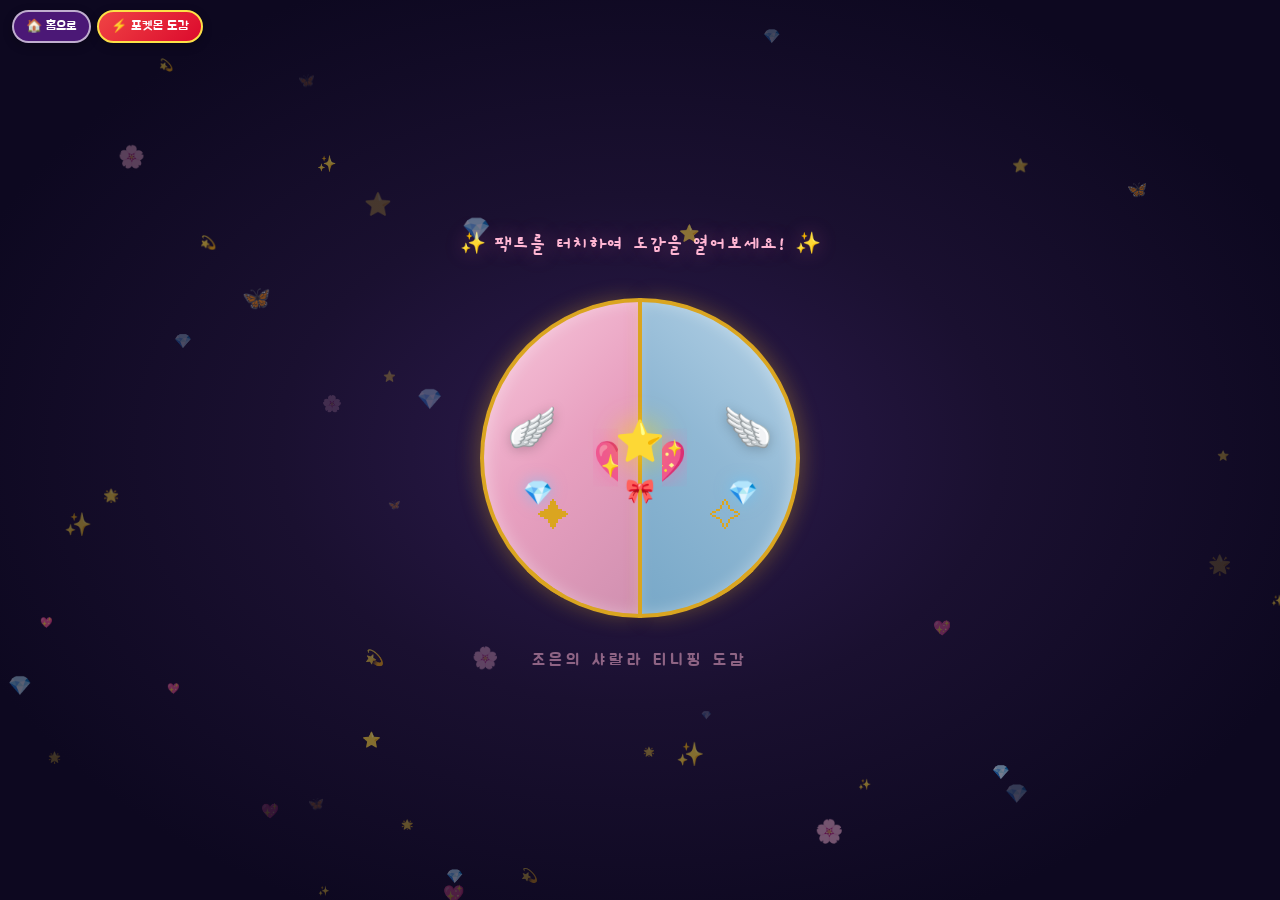
==== tiniping/index.html @ b504a450 "feat(portal,minigames): 포켓몬·티니핑 통합 대문 포털 및 11종 미니게임 상용 레퍼런스 비주얼 전면 개편" ====
<!DOCTYPE html>
<html lang="ko">
<head>
    <meta charset="UTF-8">
    <meta name="viewport" content="width=device-width, initial-scale=1.0">
    <title>💖 조은의 샤랄라 티니핑 도감 💖</title>
    <meta name="description" content="조은의 샤랄라 티니핑 도감. 1기~7기 149마리 티니핑 도감">
    <link rel="preconnect" href="https://fonts.googleapis.com">
    <link rel="preconnect" href="https://fonts.gstatic.com" crossorigin>
    <link href="https://fonts.googleapis.com/css2?family=Jua&family=Gaegu:wght@400;700&family=Noto+Sans+KR:wght@300;400;500;700&display=swap" rel="stylesheet">
    <link rel="stylesheet" href="style.css">
    <link rel="stylesheet" href="css/minigames.css">
    <style>
        .portal-nav-bar {
            position: fixed;
            top: 10px;
            left: 12px;
            z-index: 19500;
            display: flex;
            gap: 6px;
        }
        .portal-nav-btn {
            display: inline-flex;
            align-items: center;
            gap: 5px;
            padding: 6px 12px;
            border-radius: 999px;
            font-family: 'Jua', 'Noto Sans KR', sans-serif;
            font-size: 13px;
            text-decoration: none;
            color: #fff;
            background: rgba(88, 28, 135, 0.85);
            border: 2px solid rgba(255, 255, 255, 0.65);
            box-shadow: 0 3px 10px rgba(0, 0, 0, 0.25);
            backdrop-filter: blur(6px);
            transition: transform 0.15s ease;
        }
        .portal-nav-btn:hover, .portal-nav-btn:active {
            transform: scale(1.06);
        }
        .portal-nav-btn.to-pokemon {
            background: linear-gradient(135deg, #EF4444, #DC0A2D);
            border-color: #FDE047;
        }
    </style>
</head>
<body>
    <!-- 상단 도감 전환/홈 네비게이션 -->
    <nav class="portal-nav-bar" aria-label="도감 전환">
        <a href="../index.html" class="portal-nav-btn">🏠 홈으로</a>
        <a href="../pokemon.html" class="portal-nav-btn to-pokemon">⚡ 포켓몬 도감</a>
    </nav>
    <!-- ========== PACT INTRO (닫힌 상태) ========== -->
    <div id="pactIntro" class="pact-intro">
        <div class="pact-bg-sparkles" id="pactSparkles"></div>
        <p class="pact-hint">✨ 팩트를 터치하여 도감을 열어보세요! ✨</p>
        
        <div class="pact-container" id="pactContainer">
            <div class="pact-door pact-left">
                <div class="door-inner">
                    <div class="door-deco">
                        <div class="door-wing left">🪽</div>
                        <div class="door-gem">💎</div>
                        <div class="door-swirl">✦</div>
                    </div>
                    <div class="door-center-half">
                        <div class="door-heart-half">💖</div>
                    </div>
                </div>
            </div>
            <div class="pact-clasp" id="pactClasp">
                <div class="clasp-star">⭐</div>
                <div class="clasp-ribbon">🎀</div>
            </div>
            <div class="pact-door pact-right">
                <div class="door-inner">
                    <div class="door-deco">
                        <div class="door-wing right">🪽</div>
                        <div class="door-gem">💎</div>
                        <div class="door-swirl">✧</div>
                    </div>
                    <div class="door-center-half">
                        <div class="door-heart-half">💖</div>
                    </div>
                </div>
            </div>
        </div>
        <p class="pact-sub-hint">조은의 샤랄라 티니핑 도감</p>
    </div>

    <!-- ========== OPENED PACT (열린 팩트 = 도감 프레임) ========== -->
    <div id="pactFrame" class="pact-frame hidden">
        <!-- 팩트 외곽 프레임 장식 -->
        <div class="pact-frame-border">
            <!-- 왼쪽 날개 장식 -->
            <div class="frame-wing frame-wing-left">🪽</div>
            <!-- 오른쪽 날개 장식 -->
            <div class="frame-wing frame-wing-right">🪽</div>
            <!-- 상단 장식 -->
            <div class="frame-top-deco">
                <span>✦</span><span>💖</span><span>⭐</span><span>💖</span><span>✦</span>
            </div>
            <!-- 하단 장식 -->
            <div class="frame-bottom-deco">
                <span>🎀</span>
                <span class="frame-title">조은의 샤랄라 티니핑 도감</span>
                <span>🎀</span>
            </div>
        </div>
        
        <!-- 팩트 내부 스크린 (여기에 도감 콘텐츠) -->
        <div class="pact-screen">
            <div class="screen-scanlines"></div>
            
            <!-- Sound Toggle Button -->
            <button id="soundToggleBtn" class="sound-toggle-btn" title="사운드 켜기/끄기">
                <span class="sound-icon">🎵</span>
                <span class="sound-text">사운드 ON</span>
            </button>

            <header class="hero">
                <div class="hero-inner">
                    <div class="logo-badge">
                        <span class="logo-heart">💖</span>
                        <span class="logo-star left">⭐</span>
                        <span class="logo-star right">🌟</span>
                    </div>
                    <h1 class="title">
                        <span class="title-deco">✦</span>
                        조은의 샤랄라 티니핑 도감
                        <span class="title-deco">✦</span>
                    </h1>
                    <p class="subtitle">하츄핑과 친구들을 모두 만나보세요! 🧚‍♀️</p>
                    
                    <div class="hero-action-row">
                        <div class="search-container">
                            <span class="search-icon">🔮</span>
                            <input type="text" id="searchInput" placeholder="✨ 티니핑 이름을 검색해보세요!">
                            <span class="search-sparkle">✨</span>
                        </div>
                        <button id="randomDrawBtn" class="random-draw-btn">
                            <span class="btn-icon">🎲</span>
                            <span>오늘의 티니핑 뽑기!</span>
                        </button>
                        <button id="heroMinigameBtn" class="hero-minigame-btn">
                            <span class="btn-icon">🎮</span>
                            <span>샤랄라 미니게임방!</span>
                        </button>
                    </div>
                </div>
            </header>

            <main>
                <section class="filters-section">
                    <div class="section-title-row">
                        <span class="section-icon">🌈</span>
                        <h2 class="section-title">시즌 선택</h2>
                    </div>
                    <div class="season-tabs" id="seasonTabs"></div>
                </section>

                <section class="grade-section">
                    <div class="section-title-row">
                        <span class="section-icon">👑</span>
                        <h2 class="section-title">등급 & 필터</h2>
                    </div>
                    <div class="grade-filters" id="gradeFilters">
                        <button class="grade-btn active" data-grade="로열" style="--grade-color: #FFD700; --grade-glow: rgba(255,215,0,0.4)">👑 로열</button>
                        <button class="grade-btn active" data-grade="일반" style="--grade-color: #60A5FA; --grade-glow: rgba(96,165,250,0.4)">💫 일반</button>
                        <button class="grade-btn active" data-grade="레전드" style="--grade-color: #F472B6; --grade-glow: rgba(244,114,182,0.4)">🌈 레전드</button>
                        <button class="grade-btn active" data-grade="빌런" style="--grade-color: #A855F7; --grade-glow: rgba(168,85,247,0.4)">😈 빌런</button>
                        <button class="grade-btn caught-filter-btn" id="caughtFilterBtn" style="--grade-color: #EC4899; --grade-glow: rgba(236,72,153,0.4)">💖 내 캐치 도감 (<span id="caughtCount">0</span>)</button>
                    </div>
                </section>

                <div class="stats-banner">
                    <span class="stats-icon">🧚</span>
                    <span id="statsCounter">총 0마리의 티니핑</span>
                    <span class="stats-icon">🧚‍♂️</span>
                </div>

                <div class="grid-container" id="tinipingGrid"></div>
            </main>

            <footer>
                <div class="footer-content">
                    <p>💖 조은의 샤랄라 티니핑 도감 💖</p>
                    <p class="footer-sub">내 사랑을 듬뿍듬뿍 줄게~ 츄~♥︎</p>
                </div>
            </footer>
        </div>
    </div>

    <!-- ========== DETAIL MODAL ========== -->
    <div id="detailModal" class="modal">
        <div class="modal-content">
            <div class="modal-sparkle tl">✦</div>
            <div class="modal-sparkle tr">✦</div>
            <div class="modal-sparkle bl">✧</div>
            <div class="modal-sparkle br">✧</div>
            <span class="close-btn">&times;</span>
            <div class="modal-header">
                <div class="modal-avatar" id="modalAvatar"></div>
                <h2 id="modalNameKo">이름</h2>
                <p id="modalNameEn">Name</p>
            </div>
            <div class="modal-body">
                <div class="badge-container">
                    <span id="modalGrade" class="badge"></span>
                    <span id="modalEmotion" class="badge"></span>
                    <span id="modalSeason" class="badge"></span>
                </div>
                <p id="modalDescription" class="description"></p>
                <div class="modal-action-row">
                    <div class="gender-indicator" id="modalGender"></div>
                    <button id="modalCatchBtn" class="modal-catch-btn">
                        <span class="heart-icon">🤍</span>
                        <span class="catch-text">캐치하기!</span>
                    </button>
                    <button id="modalMinigameBtn" class="modal-minigame-btn">
                        <span class="game-icon">🎮</span>
                        <span class="game-text">이 친구와 미니게임!</span>
                    </button>
                </div>
            </div>
        </div>
    </div>

    <script src="js/app.js"></script>
    <script src="js/minigames-core.js"></script>
    <script src="js/games/tp-runner.js"></script>
    <script src="js/games/tp-parfait.js"></script>
    <script src="js/games/tp-bubble.js"></script>
    <script src="js/games/tp-memory.js"></script>
    <script src="js/games/tp-flipbattle.js"></script>
</body>
</html>
---- tiniping/style.css ----
/* =================================== 
   ✨ 조은의 샤랄라 티니핑 도감 — 마법 요정 테마
   Design System & Master Stylesheet
   =================================== */

:root {
    /* Tiniping Signature Colors */
    --pink-100: #FFF0F5;
    --pink-200: #FFE4EE;
    --pink-300: #FFB6D3;
    --pink-400: #FF85B3;
    --pink-500: #FF69B4;
    --pink-600: #E91E8C;
    --purple-300: #D8B4FE;
    --purple-400: #C084FC;
    --purple-500: #A855F7;
    --mint-300: #6EE7B7;
    --yellow-300: #FDE68A;
    --yellow-400: #FBBF24;
    --sky-300: #7DD3FC;
    
    /* Semantic */
    --bg-main: linear-gradient(180deg, #FFF5FA 0%, #F0E6FF 40%, #E8F4FD 70%, #FFF0F5 100%);
    --text-main: #4A2040;
    --text-light: #8B6F87;
    --glass: rgba(255, 255, 255, 0.65);
    --glass-border: rgba(255, 255, 255, 0.5);
    --shadow-pink: 0 8px 32px rgba(255, 105, 180, 0.15);
    --shadow-hover: 0 16px 48px rgba(255, 105, 180, 0.25);
    
    /* Grade Colors */
    --grade-royal: linear-gradient(135deg, #FFD700, #FFA500);
    --grade-normal: linear-gradient(135deg, #60A5FA, #3B82F6);
    --grade-legend: linear-gradient(135deg, #FF6B9D, #C084FC, #60A5FA, #34D399);
    --grade-villain: linear-gradient(135deg, #8B5CF6, #6D28D9);
}

* { margin: 0; padding: 0; box-sizing: border-box; }

body {
    font-family: 'Noto Sans KR', sans-serif;
    background: var(--bg-main);
    background-attachment: fixed;
    color: var(--text-main);
    min-height: 100vh;
    overflow-x: hidden;
}

h1, h2, h3, .title, .season-btn, .grade-btn, .tiniping-name, .section-title {
    font-family: 'Jua', sans-serif;
}

/* ===== PACT INTRO (좌우로 열리는 팩트) ===== */
.pact-intro {
    position: fixed;
    inset: 0;
    z-index: 9999;
    display: flex;
    flex-direction: column;
    align-items: center;
    justify-content: center;
    background: radial-gradient(ellipse at center, 
        #2D1B4E 0%, #1A1030 40%, #0D0820 80%);
    cursor: pointer;
    transition: opacity 0.8s ease, background 0.4s ease;
    overflow: hidden;
}
.pact-intro.opening { 
    pointer-events: none; 
    background: transparent !important;
}
.pact-intro.opening .pact-hint,
.pact-intro.opening .pact-sub-hint,
.pact-intro.opening .pact-bg-sparkles {
    opacity: 0;
    transition: opacity 0.4s ease;
}
.pact-intro.gone { display: none !important; }

/* Background sparkles */
.pact-bg-sparkles { position: absolute; inset: 0; pointer-events: none; }

.pact-hint {
    font-family: 'Gaegu', cursive;
    font-size: 1.3rem;
    font-weight: 700;
    color: var(--pink-300);
    margin-bottom: 2.5rem;
    animation: hintPulse 2s ease-in-out infinite;
    text-shadow: 0 0 20px rgba(255,105,180,0.4);
}
@keyframes hintPulse {
    0%, 100% { opacity: 0.5; transform: translateY(0); }
    50% { opacity: 1; transform: translateY(-5px); }
}

.pact-sub-hint {
    font-family: 'Jua', sans-serif;
    font-size: 1rem;
    color: rgba(255,182,211,0.5);
    margin-top: 2rem;
    letter-spacing: 4px;
}

/* Pact Container */
.pact-container {
    position: relative;
    display: flex;
    align-items: center;
    justify-content: center;
    width: 320px;
    height: 320px;
    perspective: 800px;
    transition: transform 0.3s ease;
}
.pact-container:hover { transform: scale(1.04); }
.pact-container:active { transform: scale(0.97); }

/* Pact Doors */
.pact-door {
    position: absolute;
    width: 50%;
    height: 100%;
    transition: transform 1.2s cubic-bezier(0.25, 0.46, 0.45, 0.94);
    z-index: 2;
}

.pact-left {
    left: 0;
    transform-origin: left center;
    border-radius: 160px 0 0 160px;
}
.pact-right {
    right: 0;
    transform-origin: right center;
    border-radius: 0 160px 160px 0;
}

/* Door inner surface */
.door-inner {
    width: 100%;
    height: 100%;
    position: relative;
    overflow: hidden;
}

.pact-left .door-inner {
    border-radius: 160px 0 0 160px;
    background: linear-gradient(135deg, #F8C8DC, #E8A0C0, #D090B0);
    border: 4px solid #DAA520;
    border-right: 2px solid #DAA520;
    box-shadow: 
        -4px 0 20px rgba(218,165,32,0.3),
        inset 4px 0 15px rgba(255,255,255,0.3);
}

.pact-right .door-inner {
    border-radius: 0 160px 160px 0;
    background: linear-gradient(225deg, #B8D4E8, #90B8D4, #78A8C8);
    border: 4px solid #DAA520;
    border-left: 2px solid #DAA520;
    box-shadow: 
        4px 0 20px rgba(218,165,32,0.3),
        inset -4px 0 15px rgba(255,255,255,0.3);
}

/* Door edge (visible spine) */
.door-edge {
    position: absolute;
    top: 10%;
    width: 4px;
    height: 80%;
    background: linear-gradient(180deg, #DAA520, #FFD700, #DAA520);
    border-radius: 2px;
}
.pact-left .door-edge { right: -2px; }
.pact-right .door-edge { left: -2px; }

/* Door decorations */
.door-deco {
    position: absolute;
    inset: 0;
    display: flex;
    align-items: center;
    justify-content: center;
}

.door-wing {
    position: absolute;
    font-size: 2.5rem;
    filter: drop-shadow(0 2px 6px rgba(0,0,0,0.2));
    animation: doorWing 2.5s ease-in-out infinite alternate;
}
.pact-left .door-wing { left: 15%; top: 30%; }
.pact-right .door-wing { right: 15%; top: 30%; transform: scaleX(-1); }
@keyframes doorWing {
    0% { transform: rotate(-3deg); }
    100% { transform: rotate(3deg); }
}

.door-gem {
    position: absolute;
    font-size: 1.5rem;
    filter: drop-shadow(0 0 8px rgba(100,200,255,0.6));
    animation: gemPulse 2s ease-in-out infinite alternate;
}
.pact-left .door-gem { left: 25%; top: 55%; }
.pact-right .door-gem { right: 25%; top: 55%; }
@keyframes gemPulse {
    0% { transform: scale(0.9); opacity: 0.7; }
    100% { transform: scale(1.1); opacity: 1; }
}

.door-swirl {
    position: absolute;
    font-size: 2rem;
    color: #DAA520;
    animation: swirlSpin 6s linear infinite;
}
.pact-left .door-swirl { left: 35%; bottom: 25%; }
.pact-right .door-swirl { right: 35%; bottom: 25%; }
@keyframes swirlSpin {
    0% { transform: rotate(0deg); opacity: 0.5; }
    50% { opacity: 1; }
    100% { transform: rotate(360deg); opacity: 0.5; }
}

.door-center-half {
    position: absolute;
    display: flex;
    align-items: center;
    justify-content: center;
    height: 100%;
}
.pact-left .door-center-half { right: -5px; }
.pact-right .door-center-half { left: -5px; }

.door-heart-half {
    font-size: 2.5rem;
    filter: drop-shadow(0 0 12px rgba(255,105,180,0.6));
    animation: heartBeat 1.5s ease-in-out infinite;
}
.pact-left .door-heart-half { clip-path: inset(0 50% 0 0); }
.pact-right .door-heart-half { clip-path: inset(0 0 0 50%); }

/* Center Clasp */
.pact-clasp {
    position: absolute;
    z-index: 5;
    display: flex;
    flex-direction: column;
    align-items: center;
    gap: 0.3rem;
    transition: opacity 0.4s, transform 0.4s;
}
.pact-intro.opening .pact-clasp {
    opacity: 0;
    transform: scale(1.5);
}

.clasp-star {
    font-size: 2.5rem;
    filter: drop-shadow(0 0 15px rgba(255,215,0,0.8));
    animation: claspGlow 2s ease-in-out infinite alternate;
}
@keyframes claspGlow {
    0% { transform: rotate(0deg) scale(0.9); filter: drop-shadow(0 0 10px rgba(255,215,0,0.5)); }
    100% { transform: rotate(15deg) scale(1.1); filter: drop-shadow(0 0 25px rgba(255,215,0,1)); }
}
.clasp-ribbon {
    font-size: 1.5rem;
    animation: ribbonBounce 1.5s ease-in-out infinite;
}
@keyframes ribbonBounce {
    0%, 100% { transform: translateY(0); }
    50% { transform: translateY(-3px); }
}

/* Opening Animation */
.pact-intro.opening .pact-left {
    transform: rotateY(-140deg);
}
.pact-intro.opening .pact-right {
    transform: rotateY(140deg);
}

/* Glow behind doors when opening */
.pact-container::after {
    content: '';
    position: absolute;
    width: 250px;
    height: 250px;
    border-radius: 50%;
    background: radial-gradient(circle, 
        rgba(255,105,180,0.8) 0%,
        rgba(168,85,247,0.4) 40%,
        transparent 70%);
    z-index: 1;
    opacity: 0;
    transition: opacity 0.8s 0.3s ease;
    animation: none;
}
.pact-intro.opening .pact-container::after {
    opacity: 1;
    animation: glowBurst 1s 0.3s ease-out forwards;
}
@keyframes glowBurst {
    0% { transform: scale(0.5); opacity: 0; }
    50% { opacity: 1; }
    100% { transform: scale(2.5); opacity: 0; }
}

/* Fade out whole intro */
.pact-intro.fade-out {
    opacity: 0;
    pointer-events: none;
    visibility: hidden;
}
.pact-intro.gone {
    display: none !important;
}

/* ===== PACT FRAME (열린 팩트 = 도감 프레임) ===== */
.pact-frame {
    position: fixed;
    inset: 0;
    display: none;
    align-items: center;
    justify-content: center;
    background: linear-gradient(135deg, #F0C8D8, #D4A8C0, #C0B8D8, #A8C8E0, #90B8D4);
    transition: opacity 0.8s ease;
    z-index: 9000;
    opacity: 0;
}
.pact-frame.hidden { display: none; opacity: 0; pointer-events: none; }
.pact-frame.visible { display: flex; opacity: 1; pointer-events: all; }

/* Gold border frame around the screen */
.pact-frame-border {
    position: absolute;
    inset: 0;
    border: 6px solid #DAA520;
    border-radius: 12px;
    pointer-events: none;
    z-index: 10;
    box-shadow:
        inset 0 0 30px rgba(218,165,32,0.15),
        0 0 20px rgba(218,165,32,0.2);
}

/* Wing decorations on frame - subtle side placement */
.frame-wing {
    position: absolute;
    top: 50%;
    transform: translateY(-50%);
    font-size: 2.2rem;
    filter: drop-shadow(0 2px 8px rgba(0,0,0,0.2));
    animation: frameWing 3s ease-in-out infinite alternate;
    z-index: 11;
    opacity: 0.7;
    pointer-events: none;
}
.frame-wing-left { left: 6px; }
.frame-wing-right { right: 6px; transform: translateY(-50%) scaleX(-1); }
@keyframes frameWing {
    0% { transform: translateY(-50%) rotate(-3deg); }
    100% { transform: translateY(-50%) rotate(3deg); }
}

/* Top decoration strip */
.frame-top-deco {
    position: absolute;
    top: 2px; left: 50%;
    transform: translateX(-50%);
    display: flex;
    align-items: center;
    gap: 0.8rem;
    font-size: 1rem;
    z-index: 11;
    pointer-events: none;
}

/* Bottom decoration strip */
.frame-bottom-deco {
    display: none;
}

/* Inner screen (scrollable content area) */
.pact-screen {
    position: absolute;
    inset: 8px;
    border-radius: 8px;
    background: linear-gradient(180deg, #FFF5F9, #FFF0F5, #F8E8F0);
    overflow-y: auto;
    overflow-x: hidden;
    z-index: 5;
    box-shadow: inset 0 2px 15px rgba(0,0,0,0.05);
    border: 2px solid rgba(218,165,32,0.3);
    padding-left: 1.5rem;
    padding-right: 1.5rem;
}

/* Subtle scanline overlay on screen */
.screen-scanlines {
    position: fixed;
    top: 0; left: 0;
    width: 100%; height: 100%;
    background: repeating-linear-gradient(
        0deg,
        transparent,
        transparent 4px,
        rgba(255,182,211,0.015) 4px,
        rgba(255,182,211,0.015) 8px
    );
    pointer-events: none;
    z-index: 100;
    border-radius: 14px;
}

/* ===== MAGICAL BACKGROUND ===== */
#magicBg {
    position: fixed;
    top: 0; left: 0;
    width: 100%; height: 100%;
    pointer-events: none;
    z-index: 0;
    overflow: hidden;
}

.rainbow-arch {
    position: absolute;
    top: -200px; left: 50%;
    transform: translateX(-50%);
    width: 800px; height: 400px;
    border-radius: 400px 400px 0 0;
    background: conic-gradient(from 180deg, 
        rgba(255,105,180,0.08), 
        rgba(168,85,247,0.08), 
        rgba(96,165,250,0.08), 
        rgba(52,211,153,0.08), 
        rgba(251,191,36,0.08), 
        rgba(255,105,180,0.08));
    filter: blur(60px);
    animation: rainbowPulse 8s ease-in-out infinite alternate;
}

@keyframes rainbowPulse {
    0% { opacity: 0.5; transform: translateX(-50%) scale(1); }
    100% { opacity: 0.8; transform: translateX(-50%) scale(1.1); }
}

.cloud {
    position: absolute;
    font-size: 5rem;
    opacity: 0.15;
    animation: cloudDrift 30s linear infinite;
    filter: blur(2px);
}
.cloud-1 { top: 15%; left: -10%; animation-duration: 35s; font-size: 6rem; }
.cloud-2 { top: 8%; left: 30%; animation-duration: 45s; animation-delay: -15s; }
.cloud-3 { top: 20%; left: 70%; animation-duration: 40s; animation-delay: -25s; }

@keyframes cloudDrift {
    0% { transform: translateX(0); }
    100% { transform: translateX(100vw); }
}

/* Floating particles */
#particles { position: fixed; top: 0; left: 0; width: 100%; height: 100%; pointer-events: none; }
.particle {
    position: absolute;
    animation: particleFloat var(--duration) var(--delay) infinite linear;
    opacity: 0;
    font-size: var(--size);
}

@keyframes particleFloat {
    0% { transform: translateY(100vh) rotate(0deg) scale(0.5); opacity: 0; }
    15% { opacity: 0.6; }
    85% { opacity: 0.6; }
    100% { transform: translateY(-100px) rotate(720deg) scale(1); opacity: 0; }
}

/* ===== HERO SECTION ===== */
.hero {
    position: relative;
    z-index: 1;
    text-align: center;
    padding: 3rem 1rem 2rem;
    background: linear-gradient(180deg, rgba(255,230,242,0.9) 0%, transparent 100%);
}

.hero-inner {
    max-width: 600px;
    margin: 0 auto;
}

.logo-badge {
    position: relative;
    display: inline-block;
    margin-bottom: 0.5rem;
}
.logo-heart {
    font-size: 3rem;
    animation: heartBeat 1.5s ease-in-out infinite;
    display: inline-block;
}
@keyframes heartBeat {
    0%, 100% { transform: scale(1); }
    15% { transform: scale(1.15); }
    30% { transform: scale(1); }
    45% { transform: scale(1.1); }
}

.logo-star {
    position: absolute;
    font-size: 1.5rem;
    animation: starTwinkle 2s ease-in-out infinite alternate;
}
.logo-star.left { left: -30px; top: 0; animation-delay: 0.3s; }
.logo-star.right { right: -30px; top: 0; animation-delay: 0.8s; }
@keyframes starTwinkle {
    0% { transform: scale(0.7) rotate(-15deg); opacity: 0.5; }
    100% { transform: scale(1.1) rotate(15deg); opacity: 1; }
}

.title {
    font-size: 2.8rem;
    background: linear-gradient(135deg, var(--pink-500), var(--purple-500), var(--pink-500));
    background-size: 200% 200%;
    -webkit-background-clip: text;
    -webkit-text-fill-color: transparent;
    animation: gradientShift 4s ease infinite;
    text-shadow: none;
    letter-spacing: 2px;
    line-height: 1.3;
}

.title-deco {
    -webkit-text-fill-color: var(--yellow-400);
    font-size: 1.5rem;
    vertical-align: middle;
    animation: decoSpin 3s linear infinite;
    display: inline-block;
}
@keyframes decoSpin {
    0% { transform: rotate(0deg); }
    100% { transform: rotate(360deg); }
}

@keyframes gradientShift {
    0%, 100% { background-position: 0% 50%; }
    50% { background-position: 100% 50%; }
}

.subtitle {
    font-family: 'Gaegu', cursive;
    font-size: 1.3rem;
    color: var(--text-light);
    margin: 0.5rem 0 1.5rem;
    font-weight: 700;
}

/* Sound Toggle Button */
.sound-toggle-btn {
    position: absolute;
    top: 16px;
    right: 18px;
    z-index: 50;
    display: flex;
    align-items: center;
    gap: 0.4rem;
    padding: 0.4rem 0.9rem;
    border-radius: 50px;
    background: rgba(255, 255, 255, 0.85);
    border: 2px solid var(--pink-300);
    color: var(--pink-500);
    font-family: 'Jua', sans-serif;
    font-size: 0.85rem;
    cursor: pointer;
    backdrop-filter: blur(8px);
    box-shadow: 0 4px 12px rgba(255,105,180,0.2);
    transition: all 0.25s ease;
}
.sound-toggle-btn:hover {
    transform: translateY(-2px) scale(1.04);
    box-shadow: 0 6px 16px rgba(255,105,180,0.35);
    background: #FFF;
}
.sound-toggle-btn.muted {
    background: rgba(230, 230, 230, 0.85);
    border-color: #BBB;
    color: #888;
}

/* Hero Action Row (Search + Random Draw) */
.hero-action-row {
    display: flex;
    flex-wrap: wrap;
    align-items: center;
    justify-content: center;
    gap: 0.8rem;
    max-width: 650px;
    margin: 0 auto;
}

.search-container {
    flex: 1 1 320px;
    max-width: 450px;
    position: relative;
}

#searchInput {
    width: 100%;
    padding: 0.85rem 3rem;
    border-radius: 50px;
    border: 2px solid var(--pink-300);
    background: rgba(255, 255, 255, 0.85);
    backdrop-filter: blur(12px);
    font-family: 'Noto Sans KR', sans-serif;
    font-size: 0.98rem;
    color: var(--text-main);
    box-shadow: 0 4px 15px rgba(255,105,180,0.15), inset 0 2px 6px rgba(255,255,255,0.6);
    transition: all 0.3s ease;
    outline: none;
    box-sizing: border-box;
}
#searchInput::placeholder { color: var(--pink-400); opacity: 0.75; }
#searchInput:focus {
    border-color: var(--pink-500);
    box-shadow: 0 6px 20px rgba(255,105,180,0.3), 0 0 0 4px rgba(255,105,180,0.15);
    transform: translateY(-1px);
}

.search-icon {
    position: absolute;
    left: 1.1rem;
    top: 50%;
    transform: translateY(-50%);
    font-size: 1.2rem;
    pointer-events: none;
}
.search-sparkle {
    position: absolute;
    right: 1.1rem;
    top: 50%;
    transform: translateY(-50%);
    font-size: 1.2rem;
    animation: sparkleFlash 2s ease-in-out infinite;
    pointer-events: none;
}
@keyframes sparkleFlash {
    0%, 100% { opacity: 0.5; transform: translateY(-50%) scale(0.8); }
    50% { opacity: 1; transform: translateY(-50%) scale(1.2); }
}

/* Random Draw Button */
.random-draw-btn {
    display: inline-flex;
    align-items: center;
    gap: 0.5rem;
    padding: 0.9rem 1.4rem;
    border-radius: 50px;
    background: linear-gradient(135deg, #FF69B4, #FFB6C1, #F59E0B);
    background-size: 200% 200%;
    border: 2px solid #FFF;
    color: white;
    font-family: 'Jua', sans-serif;
    font-size: 1rem;
    cursor: pointer;
    box-shadow: 0 4px 15px rgba(255,105,180,0.4), inset 0 2px 4px rgba(255,255,255,0.4);
    transition: all 0.3s cubic-bezier(0.34, 1.56, 0.64, 1);
    white-space: nowrap;
    animation: gradientShift 3s ease infinite;
}
.random-draw-btn:hover {
    transform: translateY(-3px) scale(1.05);
    box-shadow: 0 8px 25px rgba(255,105,180,0.6);
}
.random-draw-btn:active {
    transform: translateY(0) scale(0.97);
}
.random-draw-btn .btn-icon {
    font-size: 1.2rem;
    animation: diceSpin 3s ease-in-out infinite alternate;
}
@keyframes diceSpin {
    0% { transform: rotate(0deg); }
    100% { transform: rotate(180deg); }
}

/* Modal Action Row & Catch Button */
.modal-action-row {
    display: flex;
    align-items: center;
    justify-content: center;
    gap: 0.8rem;
    margin-top: 0.8rem;
}

.modal-catch-btn {
    display: inline-flex;
    align-items: center;
    gap: 0.4rem;
    padding: 0.4rem 1.1rem;
    border-radius: 50px;
    background: linear-gradient(135deg, rgba(236,72,153,0.3), rgba(219,39,119,0.3));
    border: 1px solid rgba(236,72,153,0.6);
    color: #F472B6;
    font-family: 'Jua', sans-serif;
    font-size: 0.95rem;
    cursor: pointer;
    transition: all 0.25s ease;
}
.modal-catch-btn:hover {
    transform: scale(1.08);
    background: linear-gradient(135deg, rgba(236,72,153,0.6), rgba(219,39,119,0.6));
    color: white;
}
.modal-catch-btn.caught {
    background: linear-gradient(135deg, #EC4899, #F43F5E);
    color: white;
    border-color: #FFD700;
    box-shadow: 0 0 15px rgba(236,72,153,0.6);
}

/* Card Catch Heart Icon */
.card-catch-heart {
    position: absolute;
    top: 8px;
    right: 8px;
    z-index: 5;
    font-size: 1.1rem;
    cursor: pointer;
    filter: drop-shadow(0 2px 4px rgba(0,0,0,0.2));
    transition: transform 0.25s cubic-bezier(0.34, 1.56, 0.64, 1);
    opacity: 0.6;
}
.card-catch-heart:hover {
    transform: scale(1.3);
    opacity: 1;
}
.card-catch-heart.caught {
    opacity: 1;
    transform: scale(1.15);
    filter: drop-shadow(0 0 8px rgba(255,105,180,0.8));
}

/* Caught Filter Button */
.grade-btn.caught-filter-btn.active {
    background: linear-gradient(135deg, #EC4899, #F43F5E) !important;
    border-color: #FFD700 !important;
    box-shadow: 0 8px 24px rgba(236,72,153,0.4) !important;
}

/* ===== MAIN CONTENT ===== */
main {
    position: relative;
    z-index: 1;
    max-width: 1200px;
    margin: 0 auto;
    padding: 0 1rem 3rem;
}

/* Section Headers */
.section-title-row {
    display: flex;
    align-items: center;
    gap: 0.5rem;
    margin-bottom: 0.8rem;
}
.section-icon { font-size: 1.3rem; }
.section-title {
    font-size: 1.2rem;
    color: var(--text-light);
    font-weight: 400;
}

/* Season Tabs */
.filters-section { margin-bottom: 1rem; }

.season-tabs {
    display: flex;
    overflow-x: auto;
    gap: 0.8rem;
    padding: 0.5rem 0;
    scrollbar-width: none;
}
.season-tabs::-webkit-scrollbar { display: none; }

.season-btn {
    padding: 0.6rem 1.4rem;
    border: 2px solid transparent;
    border-radius: 50px;
    background: var(--glass);
    backdrop-filter: blur(8px);
    color: var(--text-light);
    font-size: 1rem;
    cursor: pointer;
    white-space: nowrap;
    transition: all 0.3s cubic-bezier(0.34, 1.56, 0.64, 1);
    box-shadow: 0 4px 12px rgba(0,0,0,0.04);
    position: relative;
    overflow: hidden;
}
.season-btn::before {
    content: '';
    position: absolute;
    inset: 0;
    background: var(--season-color, var(--pink-500));
    opacity: 0;
    transition: opacity 0.3s;
    border-radius: 50px;
}
.season-btn:hover { transform: translateY(-3px); box-shadow: 0 8px 20px rgba(0,0,0,0.08); }
.season-btn.active {
    color: white;
    border-color: transparent;
    transform: translateY(-2px);
    box-shadow: 0 8px 24px var(--season-glow, rgba(255,105,180,0.35));
}
.season-btn.active::before { opacity: 1; }
.season-btn span { position: relative; z-index: 1; }

/* Grade Filters */
.grade-section { margin-bottom: 1.5rem; }

.grade-filters {
    display: flex;
    flex-wrap: wrap;
    gap: 0.7rem;
    justify-content: center;
}

.grade-btn {
    padding: 0.5rem 1.2rem;
    border: 2px solid var(--grade-color);
    border-radius: 50px;
    background: transparent;
    color: var(--text-main);
    font-size: 0.95rem;
    cursor: pointer;
    transition: all 0.3s cubic-bezier(0.34, 1.56, 0.64, 1);
    position: relative;
}
.grade-btn:hover { transform: translateY(-2px); }
.grade-btn.active {
    background: var(--grade-color);
    color: white;
    text-shadow: 0 1px 2px rgba(0,0,0,0.2);
    box-shadow: 0 4px 16px var(--grade-glow);
    transform: translateY(-1px);
}

/* Stats Banner */
.stats-banner {
    text-align: center;
    padding: 0.8rem 2rem;
    margin-bottom: 2rem;
    background: var(--glass);
    backdrop-filter: blur(8px);
    border-radius: 50px;
    border: 1px solid var(--glass-border);
    display: inline-flex;
    align-items: center;
    gap: 0.8rem;
    font-family: 'Jua', sans-serif;
    font-size: 1.1rem;
    color: var(--pink-600);
    width: fit-content;
    margin-left: auto;
    margin-right: auto;
    display: flex;
    justify-content: center;
    box-shadow: 0 4px 16px rgba(255,105,180,0.1);
}

/* ===== CARD GRID ===== */
.grid-container {
    display: grid;
    grid-template-columns: repeat(auto-fill, minmax(170px, 1fr));
    gap: 1.2rem;
}

.card {
    background: var(--glass);
    backdrop-filter: blur(12px);
    border-radius: 24px;
    padding: 1.2rem 0.8rem 1rem;
    text-align: center;
    box-shadow: var(--shadow-pink);
    cursor: pointer;
    transition: all 0.35s cubic-bezier(0.25, 0.8, 0.25, 1);
    position: relative;
    overflow: hidden;
    border: 1.5px solid var(--glass-border);
    opacity: 0;
    transform: translateY(25px) scale(0.95);
}

.card.visible {
    opacity: 1;
    transform: translateY(0) scale(1);
}

.card:hover {
    transform: translateY(-8px) scale(1.03);
    box-shadow: var(--shadow-hover);
    border-color: var(--card-color);
}

/* Card top ribbon */
.card::before {
    content: '';
    position: absolute;
    top: 0; left: 0;
    width: 100%; height: 5px;
    background: var(--card-color);
    opacity: 0.7;
    border-radius: 24px 24px 0 0;
}

/* Card shimmer effect */
.card::after {
    content: '';
    position: absolute;
    top: -50%; left: -50%;
    width: 200%; height: 200%;
    background: linear-gradient(
        45deg,
        transparent 40%,
        rgba(255,255,255,0.15) 50%,
        transparent 60%
    );
    transform: translateX(-100%);
    transition: transform 0.6s;
}
.card:hover::after {
    transform: translateX(100%);
}

/* Avatar */
.avatar-container {
    width: 90px;
    height: 90px;
    margin: 0 auto 0.8rem;
    border-radius: 50%;
    display: flex;
    align-items: center;
    justify-content: center;
    position: relative;
    z-index: 1;
    border: 3px solid rgba(255,255,255,0.8);
    overflow: hidden;
    box-shadow: 0 4px 20px rgba(0,0,0,0.08), inset 0 -3px 8px rgba(0,0,0,0.05);
    transition: transform 0.3s, box-shadow 0.3s;
}
.card:hover .avatar-container {
    transform: scale(1.08);
    box-shadow: 0 6px 24px rgba(0,0,0,0.12);
}

.avatar-img {
    width: 100%; height: 100%;
    object-fit: cover;
}

.avatar-letter {
    font-size: 1.8rem;
    color: white;
    font-family: 'Jua', sans-serif;
    text-shadow: 0 2px 4px rgba(0,0,0,0.15);
    z-index: 2;
}

.avatar-fallback {
    font-size: 2.2rem;
    color: white;
    font-family: 'Jua', sans-serif;
    text-shadow: 0 2px 4px rgba(0,0,0,0.15);
    display: flex;
    align-items: center;
    justify-content: center;
    width: 100%;
    height: 100%;
}

.grade-crown {
    position: absolute;
    top: -2px; right: 2px;
    font-size: 1.1rem;
    z-index: 3;
    filter: drop-shadow(0 1px 2px rgba(0,0,0,0.3));
    animation: crownBounce 2s ease-in-out infinite;
}
@keyframes crownBounce {
    0%, 100% { transform: translateY(0) rotate(-5deg); }
    50% { transform: translateY(-3px) rotate(5deg); }
}

.avatar-gender {
    position: absolute;
    bottom: 2px; left: 2px;
    font-size: 0.8rem;
    z-index: 3;
}

/* Card text */
.tiniping-name {
    font-size: 1.3rem;
    color: var(--text-main);
    margin-bottom: 0.1rem;
    position: relative; z-index: 1;
    letter-spacing: 0.5px;
}

.tiniping-name-en {
    font-size: 0.72rem;
    color: var(--text-light);
    margin-bottom: 0.6rem;
    position: relative; z-index: 1;
    letter-spacing: 0.5px;
}

.badge-row {
    display: flex;
    justify-content: center;
    flex-wrap: wrap;
    gap: 0.3rem;
    position: relative; z-index: 1;
}

.badge {
    padding: 0.15rem 0.55rem;
    border-radius: 50px;
    font-size: 0.68rem;
    font-weight: 500;
    color: white;
    text-shadow: 0 1px 1px rgba(0,0,0,0.15);
    letter-spacing: 0.3px;
}
.badge.grade-로열 { background: var(--grade-royal); }
.badge.grade-일반 { background: var(--grade-normal); }
.badge.grade-레전드 { background: var(--grade-legend); }
.badge.grade-빌런 { background: var(--grade-villain); }
.badge.emotion { background: linear-gradient(135deg, var(--purple-400), var(--purple-500)); }

/* ===== FOOTER ===== */
footer {
    position: relative;
    z-index: 1;
    text-align: center;
    padding: 2.5rem 1rem;
    background: linear-gradient(180deg, transparent, rgba(255,230,242,0.5));
}
.footer-content {
    font-family: 'Jua', sans-serif;
    color: var(--pink-500);
    font-size: 1.2rem;
}
.footer-sub {
    font-family: 'Gaegu', cursive;
    font-size: 1rem;
    color: var(--text-light);
    margin-top: 0.3rem;
    font-weight: 700;
}

/* ===== MODAL (팩트 내부 화면) ===== */
.modal {
    display: none;
    position: fixed;
    top: 0; left: 0;
    width: 100%; height: 100%;
    background: rgba(13, 8, 32, 0.75);
    backdrop-filter: blur(15px);
    z-index: 20000;
    align-items: center;
    justify-content: center;
    opacity: 0;
    transition: opacity 0.3s ease;
}
.modal.show {
    display: flex;
    opacity: 1;
}

.modal-content {
    width: 92%;
    max-width: 500px;
    position: relative;
    transform: scale(0.85);
    transition: transform 0.5s cubic-bezier(0.175, 0.885, 0.32, 1.275);
    text-align: center;
    /* Pact outer shell */
    background: linear-gradient(145deg, #F0C8D8, #D4A8C0, #A8C8E0, #90B8D4);
    border-radius: 40px;
    border: 4px solid #DAA520;
    box-shadow: 
        0 0 40px rgba(218,165,32,0.3),
        0 24px 64px rgba(0,0,0,0.3),
        inset 0 2px 8px rgba(255,255,255,0.3);
    padding: 20px;
}
.modal.show .modal-content {
    transform: scale(1);
}

/* Pact sparkle corners */
.modal-sparkle {
    position: absolute;
    font-size: 1.4rem;
    color: #FFD700;
    animation: modalStar 3s ease-in-out infinite alternate;
    opacity: 0.8;
    z-index: 5;
    filter: drop-shadow(0 0 6px rgba(255,215,0,0.5));
}
.modal-sparkle.tl { top: 8px; left: 14px; }
.modal-sparkle.tr { top: 8px; right: 14px; animation-delay: 0.5s; }
.modal-sparkle.bl { bottom: 8px; left: 14px; animation-delay: 1s; }
.modal-sparkle.br { bottom: 8px; right: 14px; animation-delay: 1.5s; }
@keyframes modalStar {
    0% { transform: rotate(0deg) scale(0.8); }
    100% { transform: rotate(180deg) scale(1.2); }
}

.close-btn {
    position: absolute;
    top: 8px; right: 16px;
    font-size: 2rem;
    color: rgba(255,255,255,0.8);
    cursor: pointer;
    transition: all 0.2s;
    z-index: 10;
    line-height: 1;
    text-shadow: 0 2px 4px rgba(0,0,0,0.3);
}
.close-btn:hover { color: #FFD700; transform: scale(1.2); }

/* Inner screen (the main display area) */
.modal-header {
    background: linear-gradient(180deg, #1a1030, #2d1b4e, #1a1030);
    border-radius: 28px;
    padding: 1.8rem 1.5rem 1rem;
    border: 3px solid #DAA520;
    box-shadow: 
        inset 0 0 30px rgba(0,0,0,0.4),
        0 0 15px rgba(218,165,32,0.2);
    margin-bottom: 12px;
    position: relative;
    overflow: hidden;
}

/* Scan line effect on screen */
.modal-header::before {
    content: '';
    position: absolute;
    top: 0; left: 0;
    width: 100%; height: 100%;
    background: repeating-linear-gradient(
        0deg,
        transparent,
        transparent 3px,
        rgba(255,255,255,0.02) 3px,
        rgba(255,255,255,0.02) 6px
    );
    pointer-events: none;
    border-radius: 28px;
}

.modal-avatar {
    width: 250px; 
    height: 250px;
    margin: 0 auto 1rem;
    border-radius: 28px;
    background: radial-gradient(circle, rgba(255,255,255,0.08), rgba(255,105,180,0.15));
    display: flex;
    align-items: center;
    justify-content: center;
    border: 4px solid rgba(255,215,0,0.7);
    box-shadow: 
        0 0 30px rgba(255,105,180,0.3),
        0 0 50px rgba(168,85,247,0.2),
        inset 0 0 20px rgba(0,0,0,0.3);
    overflow: hidden;
    animation: avatarGlow 3s ease-in-out infinite alternate;
}
@keyframes avatarGlow {
    0% { box-shadow: 0 0 20px rgba(255,105,180,0.2), 0 0 35px rgba(168,85,247,0.15); }
    100% { box-shadow: 0 0 35px rgba(255,105,180,0.5), 0 0 60px rgba(168,85,247,0.3); }
}
.modal-avatar img {
    width: 100%; height: 100%;
    object-fit: contain;
    padding: 6px;
}
.modal-avatar .avatar-fallback {
    font-size: 5rem;
}

#modalNameKo {
    font-size: 2rem;
    color: #FFB6D3;
    margin-bottom: 0.2rem;
    text-shadow: 0 0 20px rgba(255,182,211,0.5);
}

#modalNameEn {
    color: rgba(255,255,255,0.5);
    font-size: 0.9rem;
    letter-spacing: 2px;
    text-transform: uppercase;
}

/* Info panel (bottom section) */
.modal-body {
    background: linear-gradient(180deg, #1a1030, #251545);
    border-radius: 24px;
    padding: 1.2rem;
    border: 3px solid #DAA520;
    box-shadow: inset 0 0 20px rgba(0,0,0,0.3);
}

.badge-container {
    display: flex;
    justify-content: center;
    flex-wrap: wrap;
    gap: 0.5rem;
    margin-bottom: 1rem;
}
.badge-container .badge {
    font-size: 0.85rem;
    padding: 0.3rem 0.8rem;
    border: 1px solid rgba(255,255,255,0.1);
}

.description {
    font-size: 0.95rem;
    line-height: 1.7;
    color: rgba(255,255,255,0.8);
    margin-bottom: 1rem;
    text-shadow: 0 1px 3px rgba(0,0,0,0.3);
}

.gender-indicator {
    display: inline-block;
    padding: 0.4rem 1.2rem;
    border-radius: 50px;
    font-weight: bold;
    font-size: 0.9rem;
    border: 1px solid rgba(255,255,255,0.15);
}
.gender-여 { background: linear-gradient(135deg, rgba(255,192,203,0.4), rgba(255,182,211,0.4)); color: #FFB6D3; }
.gender-남 { background: linear-gradient(135deg, rgba(100,180,255,0.4), rgba(125,211,252,0.4)); color: #7DD3FC; }

/* ===== RESPONSIVE ===== */
@media (max-width: 768px) {
    .title { font-size: 2.2rem; }
    .subtitle { font-size: 1.1rem; }
    .grid-container {
        grid-template-columns: repeat(auto-fill, minmax(145px, 1fr));
        gap: 0.8rem;
    }
    .card { border-radius: 18px; padding: 1rem 0.6rem 0.8rem; }
    .avatar-container { width: 75px; height: 75px; }
    .avatar-letter { font-size: 1.5rem; }
    .tiniping-name { font-size: 1.15rem; }
    .rainbow-arch { width: 500px; height: 250px; }
    .pact-container { width: 260px; height: 260px; }
}

@media (max-width: 480px) {
    .hero { padding: 2rem 0.5rem 1.5rem; }
    .title { font-size: 1.8rem; }
    .grid-container {
        grid-template-columns: repeat(auto-fill, minmax(130px, 1fr));
        gap: 0.6rem;
    }
    .card { padding: 0.8rem 0.5rem 0.6rem; }
    .avatar-container { width: 65px; height: 65px; }
    .tiniping-name { font-size: 1.05rem; }
    .badge { font-size: 0.6rem; padding: 0.1rem 0.4rem; }
    .modal-content { padding: 12px; border-radius: 30px; }
    .modal-header { padding: 1.2rem 1rem 0.8rem; border-radius: 22px; }
    .modal-avatar { width: 190px; height: 190px; }
    #modalNameKo { font-size: 1.6rem; }
    .pact-container { width: 220px; height: 220px; }
}

/* ===== SCROLL ANIMATION ===== */
@media (prefers-reduced-motion: reduce) {
    *, *::before, *::after {
        animation-duration: 0.01ms !important;
        animation-iteration-count: 1 !important;
        transition-duration: 0.01ms !important;
    }
}
---- tiniping/css/minigames.css ----
/* ==========================================================
   ✨ 조은의 샤랄라 티니핑 도감 — 미니게임 오락실 스타일시트 (minigames.css)
   6~7세 어린이 눈높이 핑크·라벤더·골드 마법 팩트 테마
   ========================================================== */

/* ===== 1. 도감 진입 버튼 (Hero & 상세 모달) ===== */
.hero-minigame-btn {
    display: inline-flex;
    align-items: center;
    gap: 0.5rem;
    padding: 0.9rem 1.45rem;
    border-radius: 50px;
    background: linear-gradient(135deg, #A855F7 0%, #EC4899 50%, #FBBF24 100%);
    background-size: 200% 200%;
    border: 2.5px solid #FFF;
    color: #FFF;
    font-family: 'Jua', sans-serif;
    font-size: 1.02rem;
    cursor: pointer;
    box-shadow: 0 6px 20px rgba(168, 85, 247, 0.45), inset 0 2px 5px rgba(255, 255, 255, 0.45);
    transition: all 0.3s cubic-bezier(0.34, 1.56, 0.64, 1);
    white-space: nowrap;
    animation: tpMagicGrad 3.2s ease infinite;
}

.hero-minigame-btn:hover {
    transform: translateY(-3px) scale(1.06);
    box-shadow: 0 10px 28px rgba(236, 72, 153, 0.6);
}

.hero-minigame-btn:active {
    transform: translateY(0) scale(0.96);
}

.hero-minigame-btn .btn-icon {
    font-size: 1.25rem;
    animation: tpIconBounce 1.4s ease-in-out infinite alternate;
}

.modal-action-row {
    flex-wrap: wrap;
}

.modal-minigame-btn {
    display: inline-flex;
    align-items: center;
    justify-content: center;
    gap: 0.5rem;
    padding: 0.65rem 1.35rem;
    min-height: 48px;
    border-radius: 50px;
    background: linear-gradient(135deg, #FF69B4 0%, #A855F7 55%, #FBBF24 100%);
    background-size: 200% 200%;
    border: 2.5px solid #FFD700;
    color: #FFF;
    font-family: 'Jua', sans-serif;
    font-size: 1.08rem;
    letter-spacing: 0.5px;
    cursor: pointer;
    box-shadow: 0 0 20px rgba(255, 105, 180, 0.65), 0 6px 18px rgba(0, 0, 0, 0.25);
    transition: all 0.28s cubic-bezier(0.34, 1.56, 0.64, 1);
    animation: tpMagicGrad 3s ease infinite, tpPulseGlow 1.8s ease-in-out infinite alternate;
}

.modal-minigame-btn:hover {
    transform: translateY(-3px) scale(1.08);
    box-shadow: 0 0 28px rgba(255, 215, 0, 0.85), 0 8px 24px rgba(236, 72, 153, 0.7);
}

.modal-minigame-btn:active {
    transform: scale(0.96);
}

.modal-minigame-btn .game-icon {
    font-size: 1.3rem;
}

@keyframes tpMagicGrad {
    0%, 100% { background-position: 0% 50%; }
    50% { background-position: 100% 50%; }
}

@keyframes tpPulseGlow {
    0% { box-shadow: 0 0 15px rgba(255, 105, 180, 0.55), 0 4px 14px rgba(0, 0, 0, 0.25); }
    100% { box-shadow: 0 0 26px rgba(255, 215, 0, 0.85), 0 6px 20px rgba(236, 72, 153, 0.65); }
}

@keyframes tpIconBounce {
    0% { transform: translateY(0) rotate(-6deg); }
    100% { transform: translateY(-4px) rotate(8deg); }
}

/* ===== 2. 전체화면 마법 팩트 오락실 모달 (#tp-minigame-overlay) ===== */
#tp-minigame-overlay,
.tp-minigame-overlay {
    position: fixed;
    inset: 0;
    z-index: 22000;
    display: none;
    align-items: center;
    justify-content: center;
    padding: 1rem;
    background: radial-gradient(circle at center, rgba(45, 27, 78, 0.88) 0%, rgba(18, 10, 38, 0.94) 100%);
    backdrop-filter: blur(16px);
    opacity: 0;
    transition: opacity 0.3s ease;
}

#tp-minigame-overlay.open,
.tp-minigame-overlay.open {
    display: flex;
    opacity: 1;
}

.tp-minigame-shell {
    width: 100%;
    max-width: 980px;
    max-height: 94vh;
    display: flex;
    flex-direction: column;
    background: linear-gradient(160deg, #FFF5FA 0%, #F5E8FF 50%, #E8F4FD 100%);
    border-radius: 36px;
    border: 5px solid #DAA520;
    box-shadow:
        0 0 45px rgba(255, 105, 180, 0.45),
        0 24px 64px rgba(0, 0, 0, 0.45),
        inset 0 2px 12px rgba(255, 255, 255, 0.8);
    overflow: hidden;
    position: relative;
}

/* 상단 파트너 티니핑 헤더 */
.tp-mg-header {
    display: flex;
    align-items: center;
    justify-content: space-between;
    flex-wrap: wrap;
    gap: 1rem;
    padding: 1.1rem 1.5rem;
    background: linear-gradient(135deg, rgba(255, 228, 238, 0.95), rgba(235, 215, 255, 0.95));
    border-bottom: 3px solid rgba(218, 165, 32, 0.45);
}

.tp-mg-companion {
    display: flex;
    align-items: center;
    gap: 1rem;
    flex: 1 1 360px;
}

.tp-mg-companion-info {
    display: flex;
    flex-direction: column;
    gap: 0.25rem;
}

.tp-mg-companion-badges {
    display: flex;
    flex-wrap: wrap;
    gap: 0.35rem;
}

.tp-mg-pill {
    display: inline-flex;
    align-items: center;
    gap: 0.2rem;
    padding: 0.18rem 0.65rem;
    border-radius: 50px;
    font-family: 'Jua', sans-serif;
    font-size: 0.78rem;
    color: #FFF;
    background: linear-gradient(135deg, #FF69B4, #EC4899);
    box-shadow: 0 2px 6px rgba(236, 72, 153, 0.25);
}

.tp-mg-pill.grade {
    background: linear-gradient(135deg, #F59E0B, #D97706);
}

.tp-mg-pill.season {
    background: linear-gradient(135deg, #8B5CF6, #6D28D9);
}

.tp-mg-companion-title {
    font-family: 'Jua', sans-serif;
    font-size: 1.45rem;
    color: #4A2040;
    margin: 0;
}

.tp-mg-speech-bubble {
    font-family: 'Gaegu', cursive;
    font-size: 1.15rem;
    font-weight: 700;
    color: #B81D73;
    background: rgba(255, 255, 255, 0.88);
    padding: 0.3rem 0.85rem;
    border-radius: 16px;
    border: 1.5px solid #FFB6D3;
    display: inline-block;
    box-shadow: 0 2px 8px rgba(255, 105, 180, 0.15);
}

.tp-mg-header-controls {
    display: flex;
    align-items: center;
    flex-wrap: wrap;
    gap: 0.6rem;
}

.tp-mg-switcher {
    display: flex;
    align-items: center;
    flex-wrap: wrap;
    gap: 0.45rem;
}

.tp-mg-char-select {
    padding: 0.55rem 0.9rem;
    border-radius: 50px;
    border: 2px solid #FF85B3;
    background: #FFF;
    color: #4A2040;
    font-family: 'Jua', sans-serif;
    font-size: 0.92rem;
    cursor: pointer;
    outline: none;
    box-shadow: 0 3px 10px rgba(255, 105, 180, 0.15);
}

.tp-mg-random-btn {
    padding: 0.58rem 1rem;
    border-radius: 50px;
    border: 2px solid #FFF;
    background: linear-gradient(135deg, #FF69B4, #A855F7);
    color: #FFF;
    font-family: 'Jua', sans-serif;
    font-size: 0.92rem;
    cursor: pointer;
    box-shadow: 0 4px 12px rgba(168, 85, 247, 0.3);
    transition: transform 0.2s ease, box-shadow 0.2s ease;
}

.tp-mg-random-btn:hover {
    transform: translateY(-2px) scale(1.04);
    box-shadow: 0 6px 16px rgba(236, 72, 153, 0.45);
}

.tp-mg-close-btn {
    padding: 0.58rem 1.1rem;
    border-radius: 50px;
    border: 2px solid #FFB6D3;
    background: rgba(255, 255, 255, 0.9);
    color: #8B3A62;
    font-family: 'Jua', sans-serif;
    font-size: 0.95rem;
    cursor: pointer;
    transition: all 0.2s ease;
}

.tp-mg-close-btn:hover {
    background: #FF69B4;
    color: #FFF;
    border-color: #FF69B4;
    transform: scale(1.05);
}

/* ===== 3. 공통 티니핑 아바타 ===== */
.tp-mg-avatar {
    width: 68px;
    height: 68px;
    border-radius: 50%;
    border: 3px solid #FFD700;
    box-shadow: 0 4px 14px rgba(255, 105, 180, 0.35);
    display: flex;
    align-items: center;
    justify-content: center;
    overflow: hidden;
    position: relative;
    flex-shrink: 0;
    background: linear-gradient(135deg, #FF69B4, #FFB6D3);
}

.tp-mg-avatar-sm { width: 48px; height: 48px; border-width: 2px; }
.tp-mg-avatar-md { width: 76px; height: 76px; border-width: 3.5px; }
.tp-mg-avatar-lg { width: 104px; height: 104px; border-width: 4px; }

.tp-mg-avatar-img {
    width: 100%;
    height: 100%;
    object-fit: contain;
    padding: 3px;
}

.tp-mg-avatar-fallback {
    font-family: 'Jua', sans-serif;
    font-size: 1.45rem;
    color: #FFF;
    text-shadow: 0 2px 4px rgba(0, 0, 0, 0.22);
    align-items: center;
    justify-content: center;
    width: 100%;
    height: 100%;
}

/* ===== 4. 오락실 중앙 스테이지 & 2x2 게임 카드 그리드 ===== */
.tp-minigame-stage {
    flex: 1 1 auto;
    overflow-y: auto;
    padding: 1.4rem 1.5rem;
    display: flex;
    flex-direction: column;
    gap: 1rem;
}

.tp-hub-grid {
    display: grid;
    grid-template-columns: repeat(2, 1fr);
    gap: 1.2rem;
    width: 100%;
}

.tp-hub-game-card:nth-child(5):last-child {
    grid-column: 1 / -1;
}

.tp-hub-game-card {
    display: flex;
    flex-direction: column;
    align-items: flex-start;
    text-align: left;
    padding: 1.35rem 1.4rem;
    border-radius: 28px;
    border: 3px solid rgba(255, 255, 255, 0.9);
    background: var(--card-grad, linear-gradient(135deg, #FF69B4, #A855F7));
    color: #FFF;
    cursor: pointer;
    box-shadow: 0 10px 28px rgba(236, 72, 153, 0.28), inset 0 2px 6px rgba(255, 255, 255, 0.45);
    transition: transform 0.28s cubic-bezier(0.34, 1.56, 0.64, 1), box-shadow 0.28s ease;
    position: relative;
    overflow: hidden;
}

.tp-hub-game-card:hover {
    transform: translateY(-6px) scale(1.02);
    box-shadow: 0 16px 36px rgba(236, 72, 153, 0.45);
    border-color: #FFD700;
}

.tp-hub-game-card:active {
    transform: scale(0.98);
}

.tp-hub-card-top {
    width: 100%;
    display: flex;
    align-items: center;
    justify-content: space-between;
    margin-bottom: 0.65rem;
}

.tp-hub-card-icon {
    font-size: 2.6rem;
    filter: drop-shadow(0 4px 8px rgba(0, 0, 0, 0.2));
}

.tp-hub-card-badge {
    padding: 0.28rem 0.75rem;
    border-radius: 50px;
    background: rgba(255, 255, 255, 0.28);
    backdrop-filter: blur(6px);
    font-family: 'Jua', sans-serif;
    font-size: 0.85rem;
    color: #FFF;
    border: 1px solid rgba(255, 255, 255, 0.5);
}

.tp-hub-card-title {
    font-family: 'Jua', sans-serif;
    font-size: 1.5rem;
    margin-bottom: 0.35rem;
    text-shadow: 0 2px 6px rgba(0, 0, 0, 0.2);
}

.tp-hub-card-desc {
    font-family: 'Gaegu', cursive;
    font-size: 1.15rem;
    font-weight: 700;
    line-height: 1.35;
    opacity: 0.96;
    margin-bottom: 1rem;
}

.tp-hub-card-footer {
    width: 100%;
    margin-top: auto;
    display: flex;
    align-items: center;
    justify-content: space-between;
    padding-top: 0.65rem;
    border-top: 1.5px dashed rgba(255, 255, 255, 0.45);
    font-family: 'Jua', sans-serif;
    font-size: 0.98rem;
}

.tp-hub-card-play {
    background: rgba(255, 255, 255, 0.92);
    color: #D91B78;
    padding: 0.35rem 0.95rem;
    border-radius: 50px;
    font-size: 0.95rem;
    box-shadow: 0 3px 10px rgba(0, 0, 0, 0.15);
}

/* ===== 5. 개별 게임 실행 상단 바 & 스테이지 ===== */
.tp-game-active-bar {
    display: flex;
    align-items: center;
    justify-content: space-between;
    flex-wrap: wrap;
    gap: 0.6rem;
    padding: 0.65rem 1rem;
    background: rgba(255, 255, 255, 0.85);
    border-radius: 20px;
    border: 2px solid #FFB6D3;
    box-shadow: 0 4px 14px rgba(255, 105, 180, 0.12);
}

.tp-game-back-btn,
.tp-game-restart-btn {
    padding: 0.5rem 1rem;
    border-radius: 50px;
    border: 2px solid #FF85B3;
    background: #FFF;
    color: #C2185B;
    font-family: 'Jua', sans-serif;
    font-size: 0.95rem;
    cursor: pointer;
    transition: all 0.2s ease;
}

.tp-game-back-btn:hover,
.tp-game-restart-btn:hover {
    background: #FF69B4;
    color: #FFF;
    transform: translateY(-1px);
}

.tp-game-active-title {
    display: flex;
    align-items: center;
    gap: 0.5rem;
    font-family: 'Jua', sans-serif;
    font-size: 1.25rem;
    color: #4A2040;
}

.tp-game-char-tag {
    padding: 0.2rem 0.7rem;
    border-radius: 50px;
    color: #FFF;
    font-size: 0.85rem;
    text-shadow: 0 1px 2px rgba(0, 0, 0, 0.2);
}

.tp-game-stage-body {
    position: relative;
    width: 100%;
    min-height: 430px;
    background: linear-gradient(180deg, #FFF9FC 0%, #FDF2FF 60%, #F0F9FF 100%);
    border-radius: 26px;
    border: 3px solid #F9A8D4;
    box-shadow: inset 0 4px 18px rgba(255, 105, 180, 0.12);
    overflow: hidden;
    display: flex;
    flex-direction: column;
}

/* ===== 6. 러너 캐릭터 양옆 마법 날개 (.tp-wing-left, .tp-wing-right) ===== */
.tp-wing-left,
.tp-wing-right {
    position: absolute;
    top: 22%;
    font-size: 1.6rem;
    pointer-events: none;
    user-select: none;
    z-index: 1;
    filter: drop-shadow(0 2px 6px rgba(255, 105, 180, 0.5));
    transition: transform 0.06s linear;
}

.tp-wing-left {
    left: -18px;
    transform-origin: right center;
}

.tp-wing-right {
    right: -18px;
    transform-origin: left center;
}

/* ===== 7. 6~7세용 초대형 터치 컨트롤 버튼 (.tp-ctrl-btn, 최소 높이 60px) ===== */
.tp-ctrl-btn {
    min-height: 60px;
    padding: 0.8rem 1.5rem;
    border-radius: 22px;
    border: 3px solid #FFF;
    background: linear-gradient(135deg, #FF69B4 0%, #EC4899 55%, #A855F7 100%);
    color: #FFF;
    font-family: 'Jua', sans-serif;
    font-size: 1.25rem;
    letter-spacing: 0.5px;
    display: inline-flex;
    align-items: center;
    justify-content: center;
    gap: 0.55rem;
    cursor: pointer;
    user-select: none;
    touch-action: manipulation;
    box-shadow: 0 6px 18px rgba(236, 72, 153, 0.38), inset 0 2px 6px rgba(255, 255, 255, 0.45);
    transition: transform 0.15s cubic-bezier(0.34, 1.56, 0.64, 1), box-shadow 0.15s ease;
}

.tp-ctrl-btn:hover {
    transform: translateY(-2px) scale(1.03);
    box-shadow: 0 8px 24px rgba(236, 72, 153, 0.5);
}

.tp-ctrl-btn:active {
    transform: translateY(2px) scale(0.96);
}

/* ===== 8. 결과 축하 오버레이 & 도감 캐치 보상 토스트 ===== */
.tp-mg-result-overlay {
    position: absolute;
    inset: 0;
    z-index: 50;
    background: rgba(35, 16, 60, 0.78);
    backdrop-filter: blur(10px);
    display: flex;
    align-items: center;
    justify-content: center;
    padding: 1.2rem;
    animation: tpFadeIn 0.3s ease;
}

.tp-mg-result-card {
    width: 100%;
    max-width: 440px;
    background: linear-gradient(160deg, #FFF5FA 0%, #F5E6FF 100%);
    border-radius: 32px;
    border: 4px solid #FFD700;
    padding: 1.6rem 1.4rem;
    text-align: center;
    box-shadow: 0 18px 48px rgba(0, 0, 0, 0.4), 0 0 30px rgba(255, 215, 0, 0.45);
    display: flex;
    flex-direction: column;
    align-items: center;
    gap: 0.6rem;
}

.tp-mg-result-sparkles {
    font-size: 1.3rem;
    letter-spacing: 4px;
}

.tp-mg-result-title {
    font-family: 'Jua', sans-serif;
    font-size: 1.75rem;
    color: #D91B78;
}

.tp-mg-result-stars {
    font-size: 2rem;
    letter-spacing: 6px;
    filter: drop-shadow(0 3px 8px rgba(251, 191, 36, 0.5));
}

.tp-mg-result-msg {
    font-family: 'Gaegu', cursive;
    font-size: 1.2rem;
    font-weight: 700;
    color: #5A2850;
}

.tp-mg-result-scores {
    display: flex;
    gap: 0.8rem;
    width: 100%;
    justify-content: center;
    margin: 0.3rem 0;
}

.tp-mg-score-box {
    flex: 1;
    background: #FFF;
    border-radius: 18px;
    padding: 0.6rem 0.8rem;
    border: 2px solid #FFB6D3;
    display: flex;
    flex-direction: column;
    gap: 0.15rem;
}

.tp-mg-score-box.best {
    border-color: #FBBF24;
    background: linear-gradient(180deg, #FFFBEB, #FEF3C7);
}

.tp-mg-score-box .score-label {
    font-family: 'Jua', sans-serif;
    font-size: 0.8rem;
    color: #8B6F87;
}

.tp-mg-score-box .score-value {
    font-family: 'Jua', sans-serif;
    font-size: 1.35rem;
    color: #D91B78;
}

.tp-mg-result-reward-banner {
    width: 100%;
    padding: 0.55rem 0.9rem;
    border-radius: 16px;
    background: linear-gradient(135deg, #FCE7F3, #EDE9FE);
    border: 1.5px solid #F472B6;
    font-family: 'Jua', sans-serif;
    font-size: 0.92rem;
    color: #9D174D;
}

.tp-mg-result-actions {
    display: flex;
    flex-wrap: wrap;
    gap: 0.65rem;
    width: 100%;
    justify-content: center;
    margin-top: 0.4rem;
}

.tp-mg-result-actions .tp-ctrl-btn {
    flex: 1 1 160px;
    font-size: 1.08rem;
}

.tp-result-hub-btn {
    background: linear-gradient(135deg, #8B5CF6, #6366F1);
}

.tp-mg-reward-toast {
    position: fixed;
    bottom: 28px;
    left: 50%;
    transform: translateX(-50%) translateY(40px);
    z-index: 32000;
    background: linear-gradient(135deg, #FF69B4, #A855F7);
    color: #FFF;
    font-family: 'Jua', sans-serif;
    font-size: 1.08rem;
    padding: 0.85rem 1.6rem;
    border-radius: 50px;
    border: 3px solid #FFD700;
    box-shadow: 0 10px 30px rgba(236, 72, 153, 0.55);
    display: flex;
    align-items: center;
    gap: 0.5rem;
    opacity: 0;
    pointer-events: none;
    transition: all 0.35s cubic-bezier(0.34, 1.56, 0.64, 1);
    white-space: nowrap;
}

.tp-mg-reward-toast.show {
    opacity: 1;
    transform: translateX(-50%) translateY(0);
}

.sr-only {
    position: absolute;
    width: 1px;
    height: 1px;
    padding: 0;
    margin: -1px;
    overflow: hidden;
    clip: rect(0, 0, 0, 0);
    border: 0;
}

@keyframes tpFadeIn {
    from { opacity: 0; transform: scale(0.94); }
    to { opacity: 1; transform: scale(1); }
}

/* ===== 9. T5 마법 판 뒤집기 대결 (tp-flipbattle) — 레퍼런스 황혼 보라 스테이지 & 정사각 메탈 베벨 타일 ===== */
.tp-flipbattle-wrap {
    position: relative;
    width: 100%;
    height: 100%;
    min-height: 480px;
    display: flex;
    flex-direction: column;
    justify-content: space-between;
    background:
        radial-gradient(circle at 14% 22%, rgba(255, 255, 255, 0.22) 0 1.5px, transparent 2px),
        radial-gradient(circle at 82% 16%, rgba(255, 255, 255, 0.18) 0 2px, transparent 2.5px),
        radial-gradient(circle at 48% 80%, rgba(255, 255, 255, 0.14) 0 1.5px, transparent 2px),
        linear-gradient(180deg, #433352 0%, #6A4F73 55%, #583F62 100%);
    border-radius: 22px;
    padding: 0 16px 18px 16px;
    box-sizing: border-box;
    box-shadow: inset 0 2px 14px rgba(0, 0, 0, 0.35), 0 8px 24px rgba(34, 18, 48, 0.35);
    user-select: none;
    -webkit-user-select: none;
    touch-action: none;
    overflow: hidden;
}

.tp-flipbattle-hud {
    display: flex;
    flex-direction: column;
    gap: 0.45rem;
    padding: 0.5rem 0 0.25rem 0;
    margin-bottom: 0.25rem;
}

.tp-flipbattle-top-row {
    display: flex;
    align-items: center;
    justify-content: space-between;
    gap: 0.65rem;
    min-height: 60px;
}

.tp-flipbattle-hud-stat,
.tp-flipbattle-hud-clock {
    display: inline-flex;
    align-items: center;
    gap: 0.6rem;
}

.tp-flipbattle-hud-avatar {
    width: 52px;
    height: 52px;
    border-radius: 50%;
    background: radial-gradient(circle at 35% 30%, #FFFFFF 0%, #FFE4F2 75%, #F8BBD0 100%);
    border: 3px solid #FFFFFF;
    box-shadow: 0 4px 0 #2A1B38, 0 6px 14px rgba(0, 0, 0, 0.4);
    display: flex;
    align-items: center;
    justify-content: center;
    overflow: hidden;
    flex-shrink: 0;
}

.tp-flipbattle-hud-avatar img {
    width: 88% !important;
    height: 88% !important;
    object-fit: contain;
}

.tp-flipbattle-big-num {
    font-family: 'Jua', sans-serif;
    font-size: 2.5rem;
    font-weight: 900;
    color: #FFFFFF;
    line-height: 1;
    letter-spacing: -0.02em;
    text-shadow: 0 3px 0 #2A1B38, 0 5px 12px rgba(0, 0, 0, 0.45);
    -webkit-text-stroke: 1.5px #2A1B38;
}

.tp-flipbattle-clock-svg {
    width: 46px;
    height: 46px;
    filter: drop-shadow(0 4px 6px rgba(0, 0, 0, 0.38));
    flex-shrink: 0;
}

.tp-flipbattle-hud-right {
    display: flex;
    align-items: center;
    gap: 0.5rem;
    margin-left: auto;
}

.tp-flipbattle-corner-ribbon {
    background: linear-gradient(180deg, #39A9DB 0%, #2B8BB8 100%);
    color: #FFFFFF;
    font-family: 'Jua', sans-serif;
    font-size: 1.2rem;
    font-weight: 900;
    padding: 10px 22px 10px 26px;
    border-radius: 0 0 0 32px;
    margin-top: -10px;
    margin-right: -16px;
    box-shadow: 0 4px 0 #1E6385, 0 6px 14px rgba(0, 0, 0, 0.32);
    text-shadow: 0 2px 3px rgba(0, 0, 0, 0.28);
    white-space: nowrap;
}

.tp-flipbattle-timer-pill {
    padding: 0.28rem 0.7rem;
    border-radius: 999px;
    background: rgba(254, 243, 199, 0.9);
    border: 1.5px solid #F59E0B;
    color: #92400E;
    font-family: 'Jua', sans-serif;
    font-size: 0.85rem;
}

.tp-flipbattle-score-pill {
    padding: 0.3rem 0.75rem;
    border-radius: 999px;
    background: rgba(255, 255, 255, 0.16);
    border: 1.5px solid rgba(255, 255, 255, 0.28);
    color: #FFF;
    font-family: 'Jua', sans-serif;
    font-size: 0.88rem;
}

.tp-flipbattle-finish-btn {
    padding: 0.35rem 0.8rem;
    border-radius: 999px;
    border: 2px solid rgba(255, 255, 255, 0.75);
    background: linear-gradient(135deg, #EC4899, #8B5CF6);
    color: #FFF;
    font-family: 'Jua', sans-serif;
    font-size: 0.82rem;
    cursor: pointer;
    box-shadow: 0 3px 10px rgba(0, 0, 0, 0.3);
    transition: transform 0.15s ease;
    white-space: nowrap;
}

.tp-flipbattle-finish-btn:active {
    transform: scale(0.95);
}

.tp-flipbattle-subrow {
    display: flex;
    align-items: center;
    justify-content: space-between;
    gap: 0.65rem;
    flex-wrap: wrap;
    padding: 0.35rem 0.8rem;
    border-radius: 999px;
    background: rgba(34, 21, 46, 0.42);
    border: 1.5px solid rgba(255, 255, 255, 0.16);
}

.tp-flipbattle-tug {
    display: flex;
    flex-direction: column;
    gap: 0.2rem;
    flex: 1;
    min-width: 200px;
}

.tp-flipbattle-tug-labels {
    display: flex;
    align-items: center;
    justify-content: space-between;
    font-family: 'Jua', sans-serif;
    font-size: 0.82rem;
}

.tp-tug-hero-label {
    color: #FBCFE8;
}

.tp-tug-vs {
    font-size: 0.75rem;
    color: #FDE047;
}

.tp-tug-villain-label {
    color: #FECACA;
}

.tp-flipbattle-tug-bar {
    width: 100%;
    height: 11px;
    border-radius: 999px;
    background: linear-gradient(90deg, #EF4444, #991B1B);
    border: 2px solid rgba(255, 255, 255, 0.8);
    box-shadow: inset 0 2px 4px rgba(0, 0, 0, 0.3);
    overflow: hidden;
    position: relative;
}

.tp-flipbattle-tug-fill-hero {
    height: 100%;
    background: linear-gradient(90deg, #38BDF8 0%, #EC4899 65%, #FBBF24 100%);
    border-radius: 999px 0 0 999px;
    transition: width 0.22s cubic-bezier(0.34, 1.56, 0.64, 1);
}

.tp-flipbattle-banner {
    font-family: 'Jua', sans-serif;
    font-size: 0.86rem;
    color: #F5E8FF;
    margin: 0;
}

.tp-flipbattle-grid {
    display: grid;
    grid-template-columns: repeat(4, 1fr);
    gap: 14px;
    width: 100%;
    max-width: 580px;
    margin: 4px auto;
    padding: 4px;
    flex: 1;
    align-content: center;
    perspective: 750px;
}

.tp-flipbattle-tile {
    position: relative;
    width: 100%;
    aspect-ratio: 1 / 1;
    height: auto;
    min-height: 88px;
    border-radius: 8px;
    cursor: pointer;
    padding: 0;
    background: transparent;
    border: none;
    outline: none;
    perspective: 750px;
    overflow: visible;
    touch-action: none;
    box-sizing: border-box;
    transition: transform 0.16s cubic-bezier(0.34, 1.56, 0.64, 1);
}

.tp-flipbattle-tile:hover {
    transform: translateY(-2px);
    z-index: 4;
}

.tp-flipbattle-tile-card {
    width: 100%;
    height: 100%;
    position: relative;
    transform-style: preserve-3d;
    -webkit-transform-style: preserve-3d;
    transition: transform 0.32s cubic-bezier(0.22, 1.15, 0.36, 1);
}

.tp-flipbattle-tile.is-hero .tp-flipbattle-tile-card {
    transform: rotateY(0deg);
}

.tp-flipbattle-tile.is-villain .tp-flipbattle-tile-card {
    transform: rotateY(180deg);
}

.tp-flipbattle-tile.is-flipping.is-hero .tp-flipbattle-tile-card {
    transform: rotateY(0deg) rotate(-4deg) scale(1.06);
}

.tp-flipbattle-tile.is-flipping.is-villain .tp-flipbattle-tile-card {
    transform: rotateY(180deg) rotate(4deg) scale(1.06);
}

.tp-flipbattle-tile.has-magic-wand {
    animation: tpWandTilePulse 0.6s ease-in-out infinite alternate;
}

@keyframes tpWandTilePulse {
    0% { transform: scale(1); }
    100% { transform: scale(1.05); }
}

.tp-flipbattle-tile-inner {
    position: absolute;
    inset: 0;
    width: 100%;
    height: 100%;
    border-radius: 8px;
    padding: 6px;
    box-sizing: border-box;
    background: linear-gradient(145deg, #8B939A 0%, #737B82 55%, #5E666D 100%);
    border: 3px solid #4E555B;
    box-shadow: 0 6px 0 #393E43, 0 10px 18px rgba(0, 0, 0, 0.38), inset 0 2px 1px rgba(255, 255, 255, 0.35);
    display: flex;
    flex-direction: column;
    align-items: center;
    justify-content: center;
    backface-visibility: hidden;
    -webkit-backface-visibility: hidden;
    pointer-events: none;
    overflow: hidden;
}

.tp-flipbattle-tile-inner.tp-tile-hero {
    transform: rotateY(0deg);
    z-index: 2;
}

.tp-flipbattle-tile-inner.tp-tile-villain {
    transform: rotateY(180deg);
    z-index: 1;
}

.tp-flipbattle-tile.is-villain .tp-flipbattle-tile-inner.tp-tile-villain {
    z-index: 3;
}

.tp-flipbattle-well {
    position: relative;
    width: 100%;
    height: 100%;
    border-radius: 4px;
    background: radial-gradient(circle at 50% 42%, #F4F7F9 0%, #E2E7EB 75%, #D2D9DF 100%);
    box-shadow: inset 0 2px 5px rgba(0, 0, 0, 0.14);
    display: flex;
    flex-direction: column;
    align-items: center;
    justify-content: center;
    overflow: hidden;
    padding: 4px;
    box-sizing: border-box;
}

.tp-flipbattle-well-hero {
    background: radial-gradient(circle at 50% 42%, #F5FAFF 0%, #E4F0FB 72%, #D4E6F8 100%);
}

.tp-flipbattle-well-villain {
    background: radial-gradient(circle at 50% 42%, #FFF5F5 0%, #F5E1E4 72%, #EBD0D5 100%);
}

.tp-flipbattle-tile.has-magic-wand .tp-flipbattle-tile-inner {
    border-color: #FFD700;
    box-shadow: 0 6px 0 #B45309, 0 0 22px rgba(255, 215, 0, 0.9);
}

.tp-flipbattle-avatar-wrap {
    width: 72%;
    height: 72%;
    min-width: 44px;
    min-height: 44px;
    display: flex;
    align-items: center;
    justify-content: center;
    overflow: hidden;
}

.tp-flipbattle-avatar-wrap img,
.tp-flipbattle-villain-svg {
    width: 100% !important;
    height: 100% !important;
    object-fit: contain;
    filter: drop-shadow(0 3px 6px rgba(0, 0, 0, 0.2));
}

.tp-flipbattle-tile-name {
    position: absolute;
    bottom: 3px;
    left: 4px;
    right: 4px;
    text-align: center;
    font-family: 'Jua', sans-serif;
    font-size: 0.68rem;
    line-height: 1.1;
    color: #374151;
    text-shadow: 0 1px 0 rgba(255, 255, 255, 0.85);
    white-space: nowrap;
    overflow: hidden;
    text-overflow: ellipsis;
}

.tp-flipbattle-tile-inner.tp-tile-villain .tp-flipbattle-tile-name {
    color: #991B1B;
}

.tp-flipbattle-wand-badge {
    position: absolute;
    top: -8px;
    right: -6px;
    z-index: 6;
    background: linear-gradient(135deg, #FDE047, #F59E0B);
    color: #78350F;
    font-family: 'Jua', sans-serif;
    font-size: 0.68rem;
    padding: 2px 6px;
    border-radius: 999px;
    border: 1.5px solid #FFF;
    box-shadow: 0 2px 8px rgba(245, 158, 11, 0.55);
    pointer-events: none;
    white-space: nowrap;
}

/* ===== 10. 반응형 모바일 대응 ===== */
@media (max-width: 720px) {
    .tp-hub-grid {
        grid-template-columns: 1fr;
    }
    .tp-hub-game-card:nth-child(5):last-child {
        grid-column: auto;
    }
    .tp-mg-header {
        padding: 0.9rem 1rem;
    }
    .tp-mg-companion-title {
        font-size: 1.2rem;
    }
    .tp-minigame-stage {
        padding: 1rem;
    }
    .tp-flipbattle-grid {
        gap: 9px;
    }
    .tp-flipbattle-tile {
        min-height: 72px;
    }
    .tp-flipbattle-big-num {
        font-size: 1.9rem;
    }
    .tp-flipbattle-hud-avatar {
        width: 42px;
        height: 42px;
    }
    .tp-flipbattle-clock-svg {
        width: 38px;
        height: 38px;
    }
    .tp-flipbattle-corner-ribbon {
        font-size: 0.95rem;
        padding: 8px 14px 8px 18px;
    }
    .tp-mg-reward-toast {
        font-size: 0.92rem;
        padding: 0.7rem 1.1rem;
        max-width: 92vw;
        white-space: normal;
        text-align: center;
    }
}
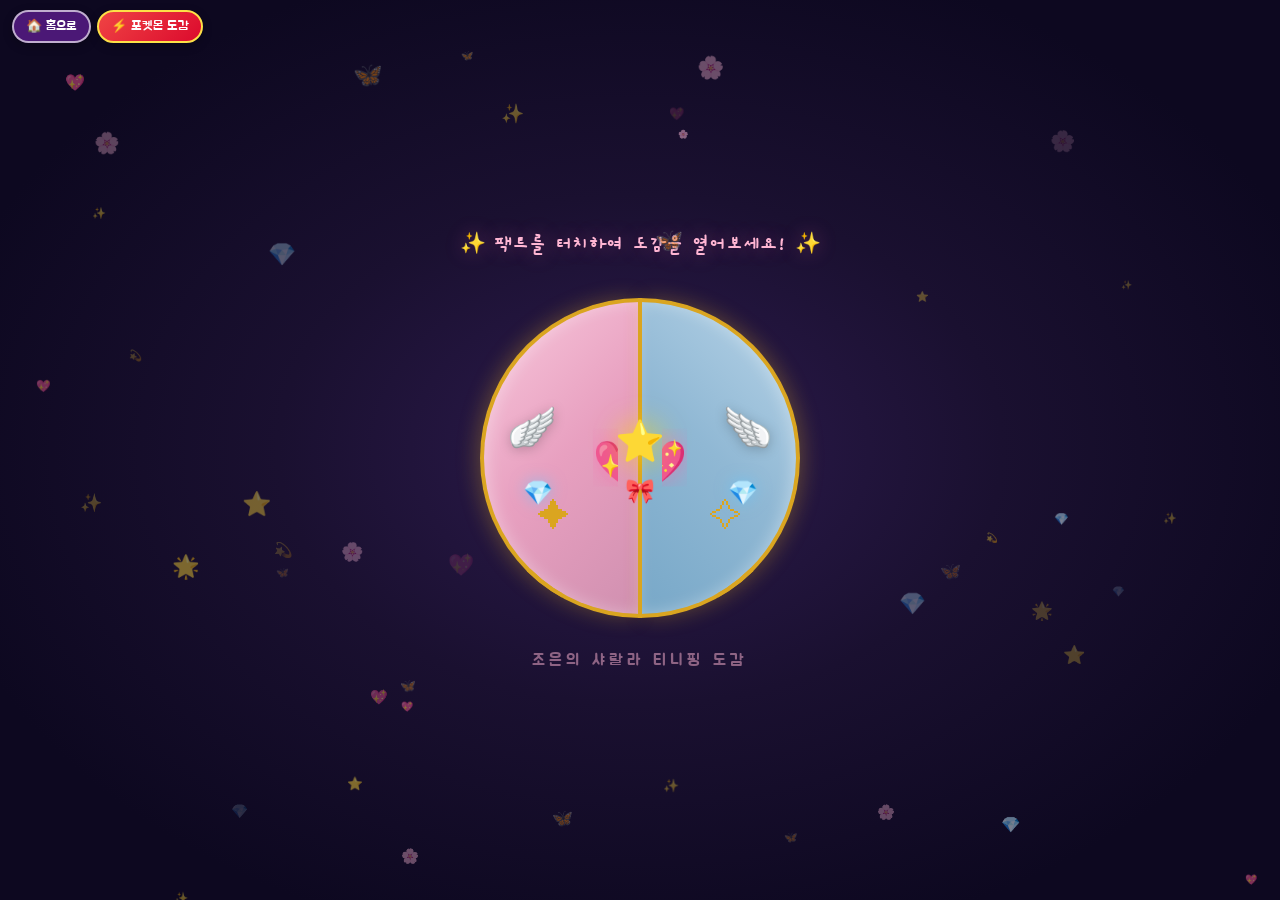
==== commit 2f4d7dfd: "fix(runner): 점프런 결과창 버튼 클릭 먹통·레이아웃 잘림 수정 및 SW 캐시 버스팅(v13)" ====
--- a/tiniping/index.html
+++ b/tiniping/index.html
@@ -8,8 +8,8 @@
     <link rel="preconnect" href="https://fonts.googleapis.com">
     <link rel="preconnect" href="https://fonts.gstatic.com" crossorigin>
     <link href="https://fonts.googleapis.com/css2?family=Jua&family=Gaegu:wght@400;700&family=Noto+Sans+KR:wght@300;400;500;700&display=swap" rel="stylesheet">
-    <link rel="stylesheet" href="style.css">
-    <link rel="stylesheet" href="css/minigames.css">
+    <link rel="stylesheet" href="style.css?v=20261111">
+    <link rel="stylesheet" href="css/minigames.css?v=20261111">
     <style>
         .portal-nav-bar {
             position: fixed;
@@ -226,12 +226,12 @@
         </div>
     </div>
 
-    <script src="js/app.js"></script>
-    <script src="js/minigames-core.js"></script>
-    <script src="js/games/tp-runner.js"></script>
-    <script src="js/games/tp-parfait.js"></script>
-    <script src="js/games/tp-bubble.js"></script>
-    <script src="js/games/tp-memory.js"></script>
-    <script src="js/games/tp-flipbattle.js"></script>
+    <script src="js/app.js?v=20261111"></script>
+    <script src="js/minigames-core.js?v=20261111"></script>
+    <script src="js/games/tp-runner.js?v=20261111"></script>
+    <script src="js/games/tp-parfait.js?v=20261111"></script>
+    <script src="js/games/tp-bubble.js?v=20261111"></script>
+    <script src="js/games/tp-memory.js?v=20261111"></script>
+    <script src="js/games/tp-flipbattle.js?v=20261111"></script>
 </body>
 </html>
--- a/tiniping/css/minigames.css
+++ b/tiniping/css/minigames.css
@@ -95,15 +95,20 @@
 .tp-minigame-overlay {
     position: fixed;
     inset: 0;
-    z-index: 22000;
+    width: 100vw;
+    height: var(--real-vh, 100vh);
+    height: 100dvh;
+    z-index: 25000;
     display: none;
     align-items: center;
     justify-content: center;
     padding: 1rem;
-    background: radial-gradient(circle at center, rgba(45, 27, 78, 0.88) 0%, rgba(18, 10, 38, 0.94) 100%);
+    background: radial-gradient(circle at center, rgba(45, 27, 78, 0.92) 0%, rgba(18, 10, 38, 0.96) 100%);
     backdrop-filter: blur(16px);
     opacity: 0;
-    transition: opacity 0.3s ease;
+    transition: opacity 0.25s ease;
+    box-sizing: border-box;
+    overflow: hidden;
 }
 
 #tp-minigame-overlay.open,
@@ -112,9 +117,18 @@
     opacity: 1;
 }
 
+/* 개별 게임 실행 중일 때: 포켓몬 오락실과 동일한 100% 전체화면 아케이드 모드 */
+#tp-minigame-overlay.is-playing,
+.tp-minigame-overlay.is-playing {
+    padding: 0;
+    align-items: stretch;
+    justify-content: stretch;
+    background: linear-gradient(180deg, #1e293b 0%, #0f172a 100%);
+}
+
 .tp-minigame-shell {
     width: 100%;
-    max-width: 980px;
+    max-width: 1120px;
     max-height: 94vh;
     display: flex;
     flex-direction: column;
@@ -127,6 +141,23 @@
         inset 0 2px 12px rgba(255, 255, 255, 0.8);
     overflow: hidden;
     position: relative;
+}
+
+#tp-minigame-overlay.is-playing .tp-minigame-shell,
+.tp-minigame-overlay.is-playing .tp-minigame-shell {
+    max-width: none;
+    max-height: none;
+    width: 100vw;
+    height: 100%;
+    border: none;
+    border-radius: 0;
+    box-shadow: none;
+    background: linear-gradient(180deg, #1e293b 0%, #0f172a 100%);
+}
+
+#tp-minigame-overlay.is-playing .tp-mg-header,
+.tp-minigame-overlay.is-playing .tp-mg-header {
+    display: none !important;
 }
 
 /* 상단 파트너 티니핑 헤더 */
@@ -412,65 +443,125 @@
     box-shadow: 0 3px 10px rgba(0, 0, 0, 0.15);
 }
 
-/* ===== 5. 개별 게임 실행 상단 바 & 스테이지 ===== */
+/* ===== 5. 개별 게임 실행 상단 바 & 스테이지 (포켓몬 오락실과 동일한 전체화면 스테이지) ===== */
+#tp-minigame-overlay.is-playing .tp-minigame-stage,
+.tp-minigame-overlay.is-playing .tp-minigame-stage {
+    flex: 1;
+    min-height: 0;
+    width: 100%;
+    height: 100%;
+    padding: 0;
+    gap: 0;
+    overflow: hidden;
+    display: flex;
+    flex-direction: column;
+}
+
 .tp-game-active-bar {
+    height: 58px;
+    padding: 8px 16px;
+    background: rgba(15, 23, 42, 0.94);
+    border-bottom: 2px solid rgba(255, 255, 255, 0.15);
     display: flex;
     align-items: center;
     justify-content: space-between;
-    flex-wrap: wrap;
-    gap: 0.6rem;
-    padding: 0.65rem 1rem;
-    background: rgba(255, 255, 255, 0.85);
-    border-radius: 20px;
-    border: 2px solid #FFB6D3;
-    box-shadow: 0 4px 14px rgba(255, 105, 180, 0.12);
+    gap: 12px;
+    flex-shrink: 0;
+    z-index: 20;
+}
+
+.tp-game-active-actions {
+    display: flex;
+    align-items: center;
+    gap: 8px;
+    flex-shrink: 0;
 }
 
 .tp-game-back-btn,
+.tp-game-restart-btn,
+.tp-game-exit-btn {
+    min-height: 40px;
+    padding: 7px 14px;
+    border-radius: 12px;
+    border: 2px solid rgba(255, 255, 255, 0.35);
+    font-family: 'Jua', 'Noto Sans KR', sans-serif;
+    font-size: 0.95rem;
+    font-weight: 900;
+    color: #FFFFFF;
+    cursor: pointer;
+    display: inline-flex;
+    align-items: center;
+    gap: 6px;
+    transition: transform 0.12s ease, filter 0.12s ease;
+    white-space: nowrap;
+}
+
+.tp-game-back-btn {
+    background: linear-gradient(180deg, #475569 0%, #1e293b 100%);
+    box-shadow: 0 3px 0 #0f172a;
+}
+
 .tp-game-restart-btn {
-    padding: 0.5rem 1rem;
-    border-radius: 50px;
-    border: 2px solid #FF85B3;
-    background: #FFF;
-    color: #C2185B;
-    font-family: 'Jua', sans-serif;
-    font-size: 0.95rem;
-    cursor: pointer;
-    transition: all 0.2s ease;
+    background: linear-gradient(180deg, #a855f7 0%, #7e22ce 100%);
+    box-shadow: 0 3px 0 #581c87;
+}
+
+.tp-game-exit-btn {
+    background: linear-gradient(180deg, #ff5e62 0%, #dc0a2d 100%);
+    box-shadow: 0 3px 0 #8b0000;
 }
 
 .tp-game-back-btn:hover,
-.tp-game-restart-btn:hover {
-    background: #FF69B4;
+.tp-game-restart-btn:hover,
+.tp-game-exit-btn:hover {
+    filter: brightness(1.08);
+    transform: translateY(-1px);
+}
+
+.tp-game-back-btn:active,
+.tp-game-restart-btn:active,
+.tp-game-exit-btn:active {
+    transform: translateY(2px);
+}
+
+.tp-game-active-title {
+    display: flex;
+    align-items: center;
+    gap: 10px;
+    font-family: 'Jua', 'Noto Sans KR', sans-serif;
+    font-size: 1.2rem;
+    color: #FFE4F2;
+    min-width: 0;
+}
+
+.tp-game-active-title strong {
+    color: #FFD600;
+    white-space: nowrap;
+    overflow: hidden;
+    text-overflow: ellipsis;
+}
+
+.tp-game-char-tag {
+    padding: 3px 10px;
+    border-radius: 999px;
+    border: 2px solid #FFD600;
     color: #FFF;
-    transform: translateY(-1px);
-}
-
-.tp-game-active-title {
-    display: flex;
-    align-items: center;
-    gap: 0.5rem;
-    font-family: 'Jua', sans-serif;
-    font-size: 1.25rem;
-    color: #4A2040;
-}
-
-.tp-game-char-tag {
-    padding: 0.2rem 0.7rem;
-    border-radius: 50px;
-    color: #FFF;
-    font-size: 0.85rem;
-    text-shadow: 0 1px 2px rgba(0, 0, 0, 0.2);
+    font-size: 0.82rem;
+    font-weight: 800;
+    text-shadow: 0 1px 2px rgba(0, 0, 0, 0.35);
+    white-space: nowrap;
 }
 
 .tp-game-stage-body {
+    flex: 1;
+    min-height: 0;
     position: relative;
     width: 100%;
-    min-height: 430px;
-    background: linear-gradient(180deg, #FFF9FC 0%, #FDF2FF 60%, #F0F9FF 100%);
-    border-radius: 26px;
-    border: 3px solid #F9A8D4;
-    box-shadow: inset 0 4px 18px rgba(255, 105, 180, 0.12);
+    height: 100%;
+    background: linear-gradient(180deg, #1e293b 0%, #0f172a 100%);
+    border: none;
+    border-radius: 0;
+    box-shadow: none;
     overflow: hidden;
     display: flex;
     flex-direction: column;
@@ -534,72 +625,92 @@
 .tp-mg-result-overlay {
     position: absolute;
     inset: 0;
-    z-index: 50;
+    z-index: 500;
+    pointer-events: auto;
     background: rgba(35, 16, 60, 0.78);
     backdrop-filter: blur(10px);
     display: flex;
     align-items: center;
     justify-content: center;
-    padding: 1.2rem;
+    padding: clamp(8px, 2vh, 16px);
+    box-sizing: border-box;
+    overflow-y: auto;
     animation: tpFadeIn 0.3s ease;
 }
 
 .tp-mg-result-card {
     width: 100%;
-    max-width: 440px;
+    max-width: 500px;
+    max-height: calc(100% - 12px);
+    margin: auto;
     background: linear-gradient(160deg, #FFF5FA 0%, #F5E6FF 100%);
-    border-radius: 32px;
+    border-radius: clamp(20px, 2.8vh, 28px);
     border: 4px solid #FFD700;
-    padding: 1.6rem 1.4rem;
+    padding: clamp(10px, 1.8vh, 18px) clamp(14px, 2.5vw, 22px);
     text-align: center;
-    box-shadow: 0 18px 48px rgba(0, 0, 0, 0.4), 0 0 30px rgba(255, 215, 0, 0.45);
+    box-shadow: 0 14px 36px rgba(0, 0, 0, 0.4), 0 0 24px rgba(255, 215, 0, 0.42);
     display: flex;
     flex-direction: column;
     align-items: center;
-    gap: 0.6rem;
+    justify-content: flex-start;
+    gap: clamp(3px, 0.7vh, 7px);
+    box-sizing: border-box;
+    overflow-y: auto;
+}
+
+.tp-mg-result-card .tp-mg-avatar-lg {
+    width: clamp(52px, 8.5vh, 76px);
+    height: clamp(52px, 8.5vh, 76px);
+    border-width: 3px;
 }
 
 .tp-mg-result-sparkles {
-    font-size: 1.3rem;
+    font-size: clamp(0.9rem, 1.8vh, 1.15rem);
     letter-spacing: 4px;
+    line-height: 1.05;
 }
 
 .tp-mg-result-title {
     font-family: 'Jua', sans-serif;
-    font-size: 1.75rem;
+    font-size: clamp(1.18rem, 2.5vh, 1.55rem);
+    line-height: 1.15;
     color: #D91B78;
+    word-break: keep-all;
 }
 
 .tp-mg-result-stars {
-    font-size: 2rem;
+    font-size: clamp(1.2rem, 2.6vh, 1.65rem);
+    line-height: 1.05;
     letter-spacing: 6px;
     filter: drop-shadow(0 3px 8px rgba(251, 191, 36, 0.5));
 }
 
 .tp-mg-result-msg {
     font-family: 'Gaegu', cursive;
-    font-size: 1.2rem;
+    font-size: clamp(0.92rem, 1.9vh, 1.08rem);
+    line-height: 1.22;
     font-weight: 700;
     color: #5A2850;
+    word-break: keep-all;
 }
 
 .tp-mg-result-scores {
     display: flex;
-    gap: 0.8rem;
+    gap: 0.65rem;
     width: 100%;
     justify-content: center;
-    margin: 0.3rem 0;
+    margin: 0.15rem 0;
 }
 
 .tp-mg-score-box {
     flex: 1;
     background: #FFF;
-    border-radius: 18px;
-    padding: 0.6rem 0.8rem;
+    border-radius: 16px;
+    padding: clamp(5px, 1vh, 9px) 0.7rem;
     border: 2px solid #FFB6D3;
     display: flex;
     flex-direction: column;
-    gap: 0.15rem;
+    gap: 0.1rem;
 }
 
 .tp-mg-score-box.best {
@@ -609,39 +720,49 @@
 
 .tp-mg-score-box .score-label {
     font-family: 'Jua', sans-serif;
-    font-size: 0.8rem;
+    font-size: clamp(0.72rem, 1.5vh, 0.8rem);
     color: #8B6F87;
 }
 
 .tp-mg-score-box .score-value {
     font-family: 'Jua', sans-serif;
-    font-size: 1.35rem;
+    font-size: clamp(1.08rem, 2.3vh, 1.3rem);
     color: #D91B78;
 }
 
 .tp-mg-result-reward-banner {
     width: 100%;
-    padding: 0.55rem 0.9rem;
-    border-radius: 16px;
+    padding: clamp(5px, 1vh, 8px) 0.75rem;
+    border-radius: 14px;
     background: linear-gradient(135deg, #FCE7F3, #EDE9FE);
     border: 1.5px solid #F472B6;
     font-family: 'Jua', sans-serif;
-    font-size: 0.92rem;
+    font-size: clamp(0.8rem, 1.7vh, 0.9rem);
     color: #9D174D;
+    word-break: keep-all;
+    box-sizing: border-box;
 }
 
 .tp-mg-result-actions {
     display: flex;
-    flex-wrap: wrap;
-    gap: 0.65rem;
+    flex-wrap: nowrap;
+    gap: 0.6rem;
     width: 100%;
     justify-content: center;
-    margin-top: 0.4rem;
+    margin-top: 0.2rem;
 }
 
 .tp-mg-result-actions .tp-ctrl-btn {
-    flex: 1 1 160px;
-    font-size: 1.08rem;
+    flex: 1 1 0;
+    min-width: 0;
+    min-height: clamp(44px, 6.4vh, 54px);
+    padding: clamp(7px, 1.2vh, 11px) 0.6rem;
+    font-size: clamp(0.9rem, 1.9vh, 1.05rem);
+    white-space: nowrap;
+    word-break: keep-all;
+    pointer-events: auto;
+    position: relative;
+    z-index: 5;
 }
 
 .tp-result-hub-btn {
@@ -697,7 +818,7 @@
     position: relative;
     width: 100%;
     height: 100%;
-    min-height: 480px;
+    min-height: 0;
     display: flex;
     flex-direction: column;
     justify-content: space-between;
@@ -707,7 +828,7 @@
         radial-gradient(circle at 48% 80%, rgba(255, 255, 255, 0.14) 0 1.5px, transparent 2px),
         linear-gradient(180deg, #433352 0%, #6A4F73 55%, #583F62 100%);
     border-radius: 22px;
-    padding: 0 16px 18px 16px;
+    padding: 0 16px 12px 16px;
     box-sizing: border-box;
     box-shadow: inset 0 2px 14px rgba(0, 0, 0, 0.35), 0 8px 24px rgba(34, 18, 48, 0.35);
     user-select: none;
@@ -719,9 +840,10 @@
 .tp-flipbattle-hud {
     display: flex;
     flex-direction: column;
-    gap: 0.45rem;
-    padding: 0.5rem 0 0.25rem 0;
-    margin-bottom: 0.25rem;
+    gap: 0.35rem;
+    padding: 0.4rem 0 0.2rem 0;
+    margin-bottom: 0.15rem;
+    flex-shrink: 0;
 }
 
 .tp-flipbattle-top-row {
@@ -729,7 +851,7 @@
     align-items: center;
     justify-content: space-between;
     gap: 0.65rem;
-    min-height: 60px;
+    min-height: 48px;
 }
 
 .tp-flipbattle-hud-stat,
@@ -740,8 +862,8 @@
 }
 
 .tp-flipbattle-hud-avatar {
-    width: 52px;
-    height: 52px;
+    width: clamp(40px, 6.5vh, 52px);
+    height: clamp(40px, 6.5vh, 52px);
     border-radius: 50%;
     background: radial-gradient(circle at 35% 30%, #FFFFFF 0%, #FFE4F2 75%, #F8BBD0 100%);
     border: 3px solid #FFFFFF;
@@ -761,7 +883,7 @@
 
 .tp-flipbattle-big-num {
     font-family: 'Jua', sans-serif;
-    font-size: 2.5rem;
+    font-size: clamp(1.6rem, 4.2vh, 2.5rem);
     font-weight: 900;
     color: #FFFFFF;
     line-height: 1;
@@ -771,8 +893,8 @@
 }
 
 .tp-flipbattle-clock-svg {
-    width: 46px;
-    height: 46px;
+    width: clamp(34px, 5.5vh, 46px);
+    height: clamp(34px, 5.5vh, 46px);
     filter: drop-shadow(0 4px 6px rgba(0, 0, 0, 0.38));
     flex-shrink: 0;
 }
@@ -780,8 +902,9 @@
 .tp-flipbattle-hud-right {
     display: flex;
     align-items: center;
-    gap: 0.5rem;
+    gap: 0.4rem;
     margin-left: auto;
+    flex-wrap: wrap;
 }
 
 .tp-flipbattle-corner-ribbon {
@@ -797,6 +920,77 @@
     box-shadow: 0 4px 0 #1E6385, 0 6px 14px rgba(0, 0, 0, 0.32);
     text-shadow: 0 2px 3px rgba(0, 0, 0, 0.28);
     white-space: nowrap;
+    pointer-events: none;
+}
+
+@media (max-width: 780px) {
+    .tp-flipbattle-corner-ribbon {
+        display: none;
+    }
+}
+
+.tp-flipbattle-round-wins-pill {
+    padding: 0.25rem 0.65rem;
+    border-radius: 999px;
+    background: linear-gradient(180deg, #10b981 0%, #059669 100%);
+    border: 1.5px solid #a7f3d0;
+    color: #FFFFFF;
+    font-family: 'Jua', sans-serif;
+    font-size: 0.8rem;
+    white-space: nowrap;
+}
+
+.tp-flipbattle-speed-pill {
+    padding: 0.25rem 0.65rem;
+    border-radius: 999px;
+    background: linear-gradient(180deg, #a855f7 0%, #7e22ce 100%);
+    border: 1.5px solid #e9d5ff;
+    color: #FFFFFF;
+    font-family: 'Jua', sans-serif;
+    font-size: 0.8rem;
+    white-space: nowrap;
+}
+
+.tp-flipbattle-series-bar {
+    display: flex;
+    align-items: center;
+    justify-content: center;
+    gap: 6px;
+    padding: 2px 4px;
+    flex-shrink: 0;
+}
+
+.tp-flipbattle-round-slot {
+    display: inline-flex;
+    align-items: center;
+    justify-content: center;
+    min-width: 52px;
+    padding: 2px 8px;
+    border-radius: 999px;
+    font-family: 'Jua', sans-serif;
+    font-size: 0.76rem;
+    background: rgba(15, 23, 42, 0.48);
+    border: 1.5px solid rgba(255, 255, 255, 0.22);
+    color: #cbd5e1;
+}
+
+.tp-flipbattle-round-slot.is-current {
+    background: linear-gradient(180deg, #fef08a 0%, #f59e0b 100%);
+    border-color: #ffffff;
+    color: #1e293b;
+    transform: scale(1.06);
+}
+
+.tp-flipbattle-round-slot.is-won {
+    background: linear-gradient(180deg, #34d399 0%, #059669 100%);
+    border-color: #d1fae5;
+    color: #ffffff;
+}
+
+.tp-flipbattle-round-slot.is-lost {
+    background: linear-gradient(180deg, #f87171 0%, #dc2626 100%);
+    border-color: #fecaca;
+    color: #ffffff;
 }
 
 .tp-flipbattle-timer-pill {
@@ -905,13 +1099,14 @@
 
 .tp-flipbattle-grid {
     display: grid;
-    grid-template-columns: repeat(4, 1fr);
-    gap: 14px;
-    width: 100%;
-    max-width: 580px;
-    margin: 4px auto;
+    grid-template-columns: repeat(4, minmax(0, 1fr));
+    grid-template-rows: repeat(4, minmax(0, 1fr));
+    gap: clamp(6px, 1.2vh, 12px);
+    width: min(100%, 48vh, 480px);
+    margin: 2px auto;
     padding: 4px;
     flex: 1;
+    min-height: 0;
     align-content: center;
     perspective: 750px;
 }
@@ -921,7 +1116,7 @@
     width: 100%;
     aspect-ratio: 1 / 1;
     height: auto;
-    min-height: 88px;
+    min-height: 0;
     border-radius: 8px;
     cursor: pointer;
     padding: 0;
@@ -1112,10 +1307,10 @@
         padding: 1rem;
     }
     .tp-flipbattle-grid {
-        gap: 9px;
+        gap: 8px;
     }
     .tp-flipbattle-tile {
-        min-height: 72px;
+        min-height: 0;
     }
     .tp-flipbattle-big-num {
         font-size: 1.9rem;
